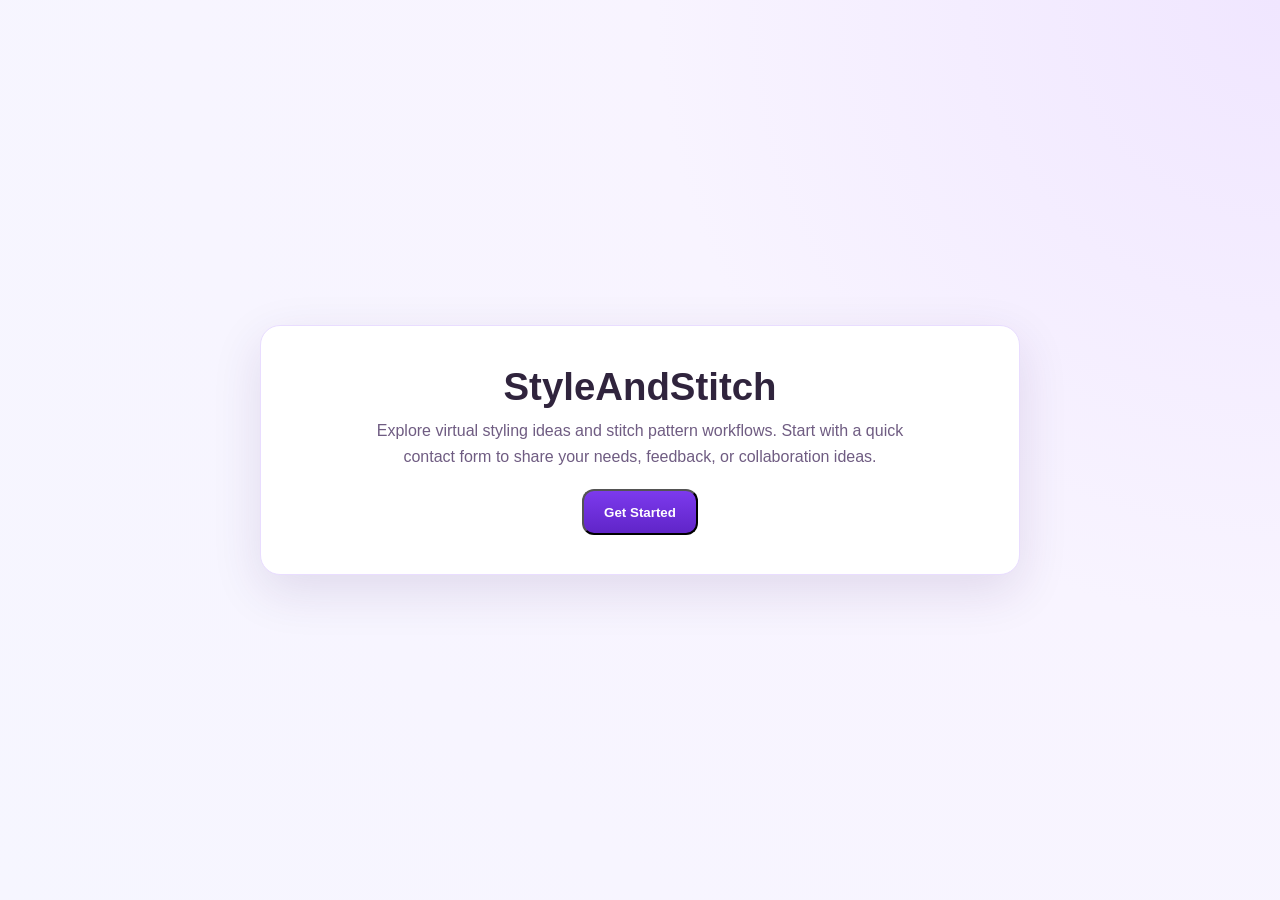
==== index.html @ 9d99b7c8 "Wrap Get Started button in contact link" ====
<!DOCTYPE html>
<html lang="en">
  <head>
    <meta charset="UTF-8" />
    <meta name="viewport" content="width=device-width, initial-scale=1.0" />
    <title>StyleAndStitch</title>
    <style>
      :root {
        --bg: #f8f4ff;
        --surface: #ffffff;
        --text: #30243d;
        --muted: #6f5c82;
        --accent: #7c3aed;
        --accent-dark: #6025c8;
        --border: #e9ddff;
      }

      * {
        box-sizing: border-box;
      }

      body {
        margin: 0;
        min-height: 100vh;
        display: grid;
        place-items: center;
        padding: 2rem 1rem;
        font-family: "Inter", "Segoe UI", Roboto, Helvetica, Arial, sans-serif;
        background: radial-gradient(circle at top right, #f0e6ff 0%, var(--bg) 40%, #f6f6ff 100%);
        color: var(--text);
      }

      .hero {
        width: min(760px, 100%);
        background: var(--surface);
        border: 1px solid var(--border);
        border-radius: 20px;
        padding: clamp(1.5rem, 3vw, 2.5rem);
        box-shadow: 0 16px 50px rgba(58, 22, 96, 0.12);
        text-align: center;
      }

      h1 {
        margin: 0 0 0.6rem;
        font-size: clamp(1.75rem, 3vw, 2.5rem);
      }

      p {
        margin: 0 auto 1.25rem;
        max-width: 62ch;
        color: var(--muted);
        line-height: 1.6;
      }

      .cta-button {
        display: inline-block;
        text-decoration: none;
        border-radius: 12px;
        padding: 0.85rem 1.25rem;
        font-weight: 700;
        color: #fff;
        background: linear-gradient(180deg, var(--accent), var(--accent-dark));
      }

      .cta-button:hover {
        filter: brightness(1.04);
      }
    </style>
  </head>
  <body>
    <main class="hero">
      <h1>StyleAndStitch</h1>
      <p>
        Explore virtual styling ideas and stitch pattern workflows. Start with a quick contact form to
        share your needs, feedback, or collaboration ideas.
      </p>
      <a href="contact.html">
        <button class="cta-button">Get Started</button>
      </a>
    </main>
  </body>
</html>
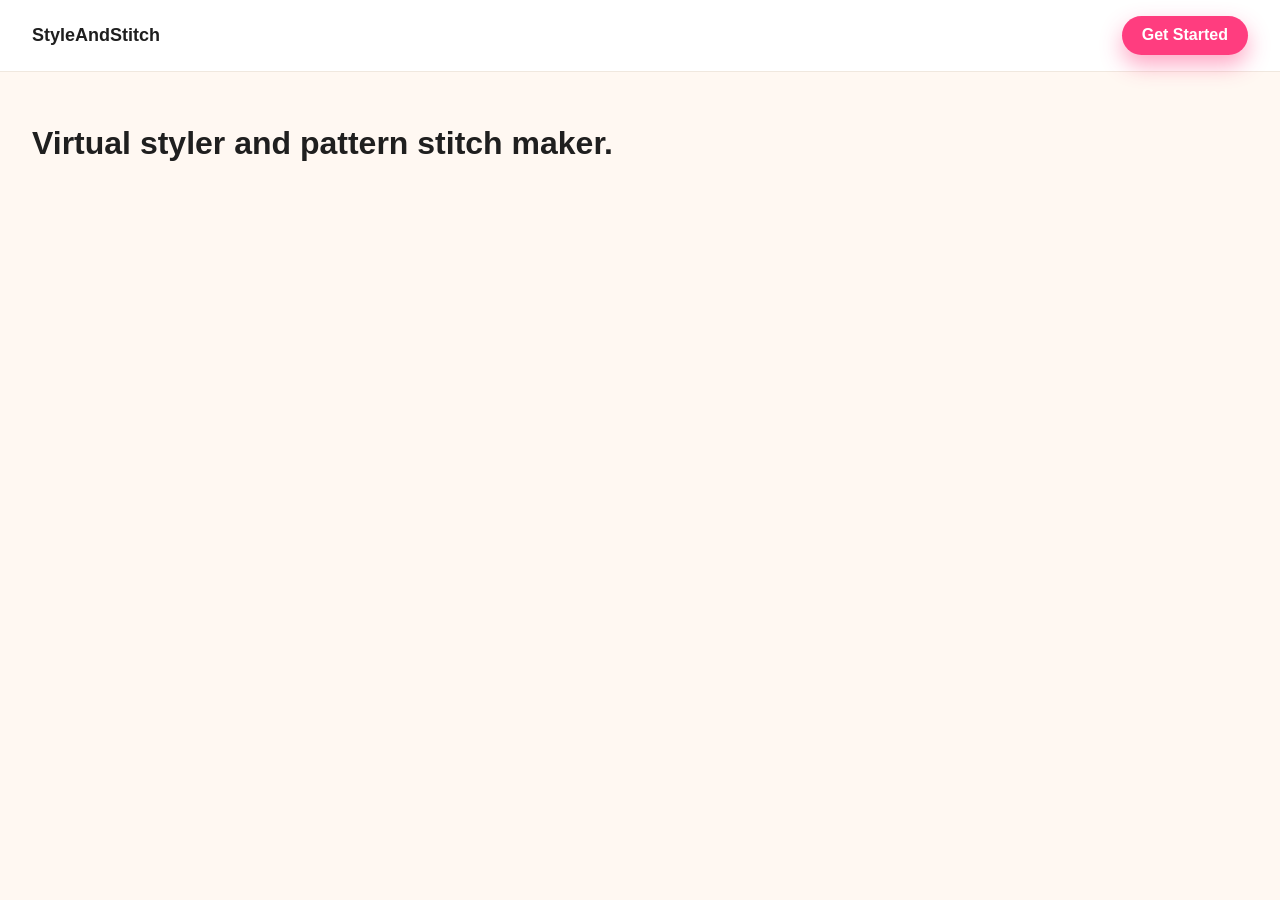
==== commit 7fb9865e: "Add bright Get Started CTA button to header" ====
--- a/index.html
+++ b/index.html
@@ -1,82 +1,20 @@
-<!DOCTYPE html>
+<!doctype html>
 <html lang="en">
   <head>
     <meta charset="UTF-8" />
     <meta name="viewport" content="width=device-width, initial-scale=1.0" />
     <title>StyleAndStitch</title>
-    <style>
-      :root {
-        --bg: #f8f4ff;
-        --surface: #ffffff;
-        --text: #30243d;
-        --muted: #6f5c82;
-        --accent: #7c3aed;
-        --accent-dark: #6025c8;
-        --border: #e9ddff;
-      }
-
-      * {
-        box-sizing: border-box;
-      }
-
-      body {
-        margin: 0;
-        min-height: 100vh;
-        display: grid;
-        place-items: center;
-        padding: 2rem 1rem;
-        font-family: "Inter", "Segoe UI", Roboto, Helvetica, Arial, sans-serif;
-        background: radial-gradient(circle at top right, #f0e6ff 0%, var(--bg) 40%, #f6f6ff 100%);
-        color: var(--text);
-      }
-
-      .hero {
-        width: min(760px, 100%);
-        background: var(--surface);
-        border: 1px solid var(--border);
-        border-radius: 20px;
-        padding: clamp(1.5rem, 3vw, 2.5rem);
-        box-shadow: 0 16px 50px rgba(58, 22, 96, 0.12);
-        text-align: center;
-      }
-
-      h1 {
-        margin: 0 0 0.6rem;
-        font-size: clamp(1.75rem, 3vw, 2.5rem);
-      }
-
-      p {
-        margin: 0 auto 1.25rem;
-        max-width: 62ch;
-        color: var(--muted);
-        line-height: 1.6;
-      }
-
-      .cta-button {
-        display: inline-block;
-        text-decoration: none;
-        border-radius: 12px;
-        padding: 0.85rem 1.25rem;
-        font-weight: 700;
-        color: #fff;
-        background: linear-gradient(180deg, var(--accent), var(--accent-dark));
-      }
-
-      .cta-button:hover {
-        filter: brightness(1.04);
-      }
-    </style>
+    <link rel="stylesheet" href="styles.css" />
   </head>
   <body>
-    <main class="hero">
-      <h1>StyleAndStitch</h1>
-      <p>
-        Explore virtual styling ideas and stitch pattern workflows. Start with a quick contact form to
-        share your needs, feedback, or collaboration ideas.
-      </p>
-      <a href="contact.html">
-        <button class="cta-button">Get Started</button>
-      </a>
+    <header class="site-header">
+      <div class="brand">StyleAndStitch</div>
+      <nav class="header-actions">
+        <a href="#" class="cta-button">Get Started</a>
+      </nav>
+    </header>
+    <main>
+      <h1>Virtual styler and pattern stitch maker.</h1>
     </main>
   </body>
 </html>
--- a/styles.css
+++ b/styles.css
@@ -0,0 +1,54 @@
+:root {
+  --bg: #fff8f2;
+  --text: #1f1f1f;
+  --cta: #ff3d7f;
+  --cta-hover: #ff1f6a;
+}
+
+* {
+  box-sizing: border-box;
+}
+
+body {
+  margin: 0;
+  font-family: Inter, Arial, sans-serif;
+  color: var(--text);
+  background: var(--bg);
+}
+
+.site-header {
+  display: flex;
+  justify-content: space-between;
+  align-items: center;
+  padding: 1rem 2rem;
+  background: #ffffff;
+  border-bottom: 1px solid #f0e8df;
+}
+
+.brand {
+  font-size: 1.125rem;
+  font-weight: 700;
+}
+
+.cta-button {
+  display: inline-block;
+  padding: 0.65rem 1.25rem;
+  border-radius: 999px;
+  background: var(--cta);
+  color: #ffffff;
+  font-weight: 700;
+  text-decoration: none;
+  box-shadow: 0 10px 22px rgba(255, 61, 127, 0.45);
+  transition: transform 0.2s ease, box-shadow 0.2s ease, background 0.2s ease;
+}
+
+.cta-button:hover,
+.cta-button:focus-visible {
+  background: var(--cta-hover);
+  transform: translateY(-1px) scale(1.02);
+  box-shadow: 0 14px 28px rgba(255, 31, 106, 0.5);
+}
+
+main {
+  padding: 2rem;
+}
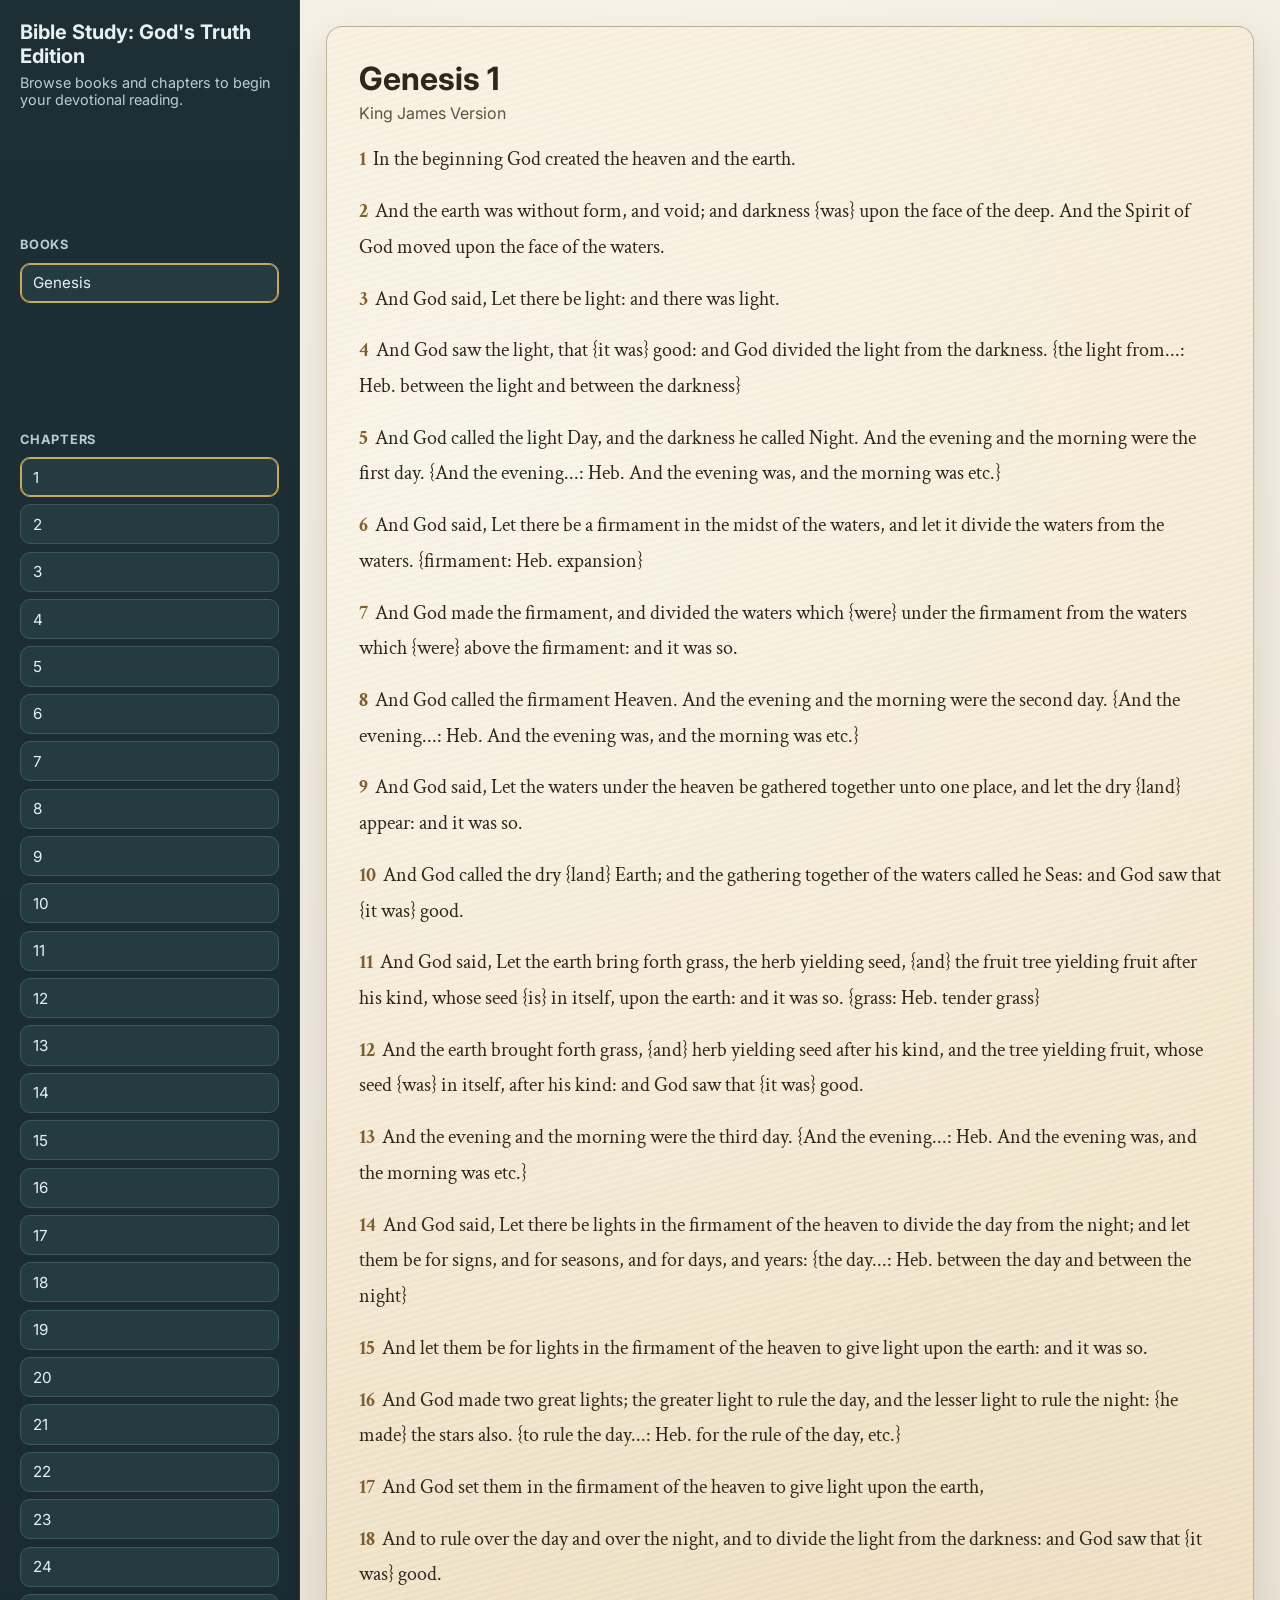
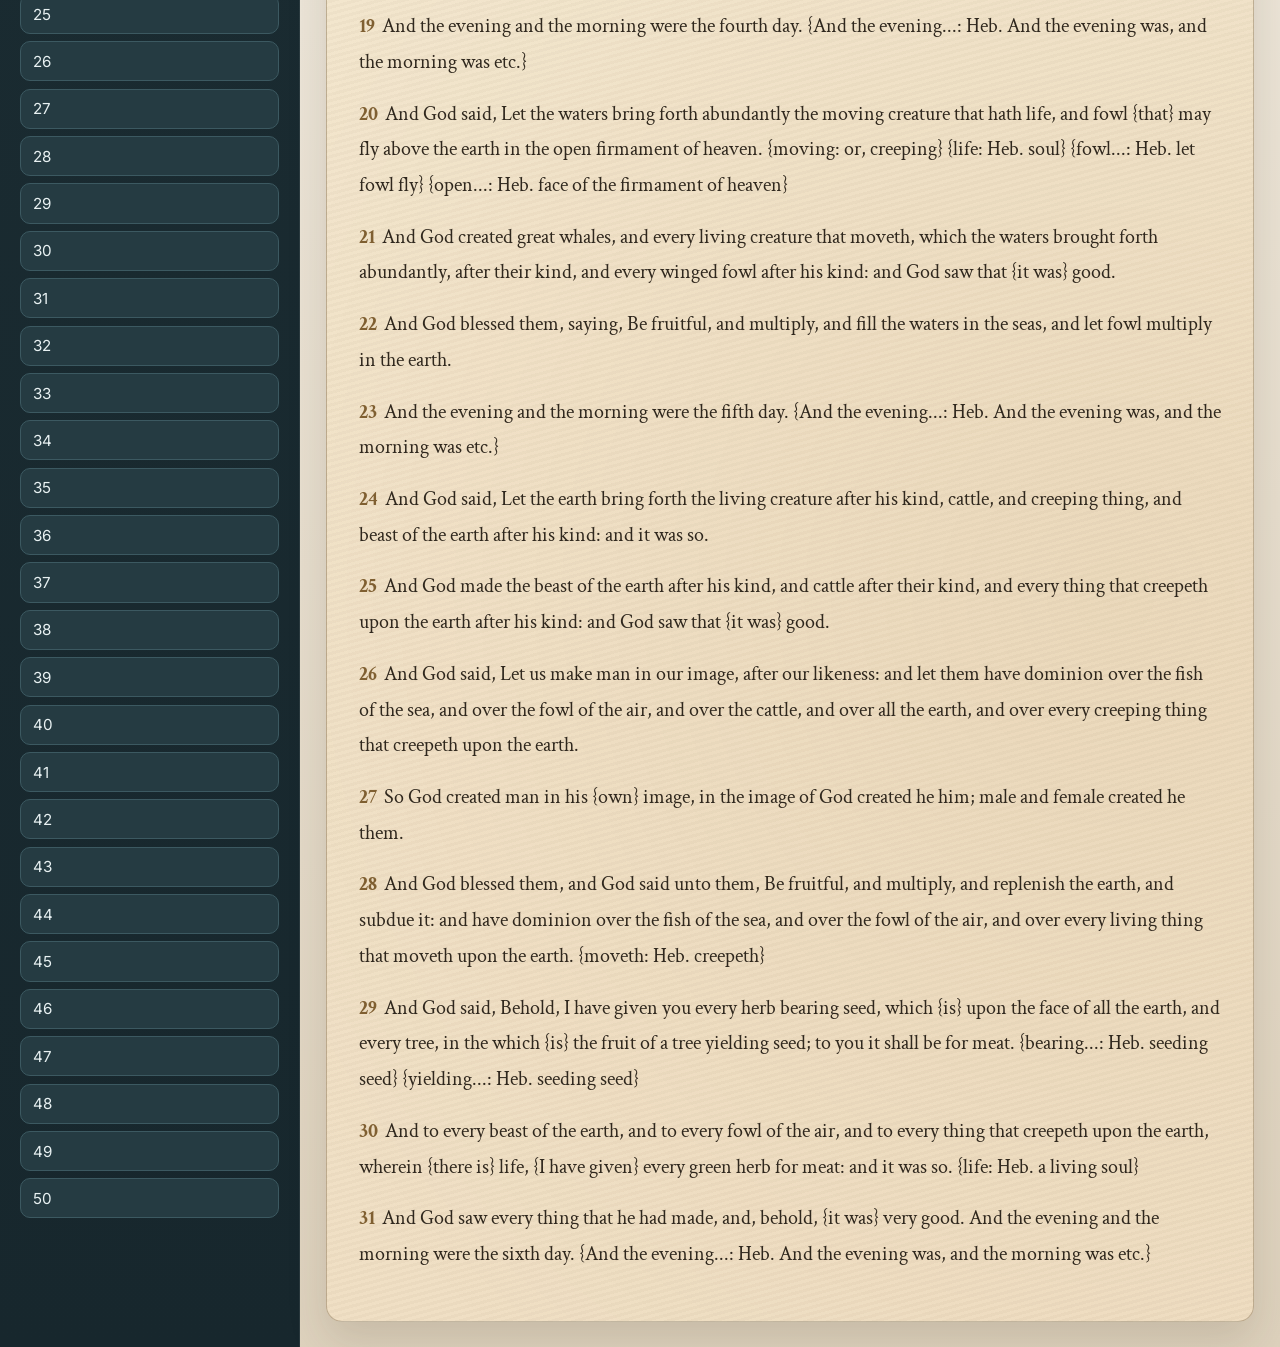
==== commit 4a86dd1c: "Add dynamic Genesis chapter and verse rendering" ====
--- a/index.html
+++ b/index.html
@@ -1,20 +1,180 @@
-<!doctype html>
+<!DOCTYPE html>
 <html lang="en">
   <head>
     <meta charset="UTF-8" />
     <meta name="viewport" content="width=device-width, initial-scale=1.0" />
-    <title>StyleAndStitch</title>
-    <link rel="stylesheet" href="styles.css" />
+    <title>Bible Study: God's Truth Edition</title>
+    <link rel="preconnect" href="https://fonts.googleapis.com" />
+    <link rel="preconnect" href="https://fonts.gstatic.com" crossorigin />
+    <link
+      href="https://fonts.googleapis.com/css2?family=Crimson+Text:wght@400;600;700&family=Inter:wght@400;500;600;700&display=swap"
+      rel="stylesheet"
+    />
+    <style>
+      :root {
+        --page-bg: #ece5d8;
+        --sidebar-surface: #253b42;
+        --sidebar-border: #3c5961;
+        --sidebar-text: #e8f1f2;
+        --sidebar-muted: #b8ced3;
+        --accent: #c9aa5d;
+        --ink: #2f271d;
+        --ink-soft: #605344;
+      }
+      * { box-sizing: border-box; }
+      body {
+        margin: 0;
+        min-height: 100vh;
+        font-family: "Inter", "Segoe UI", Roboto, Helvetica, Arial, sans-serif;
+        background: radial-gradient(circle at top, #f8f3e9 0%, var(--page-bg) 55%, #ddd1bc 100%);
+        color: var(--ink);
+      }
+      .app-shell { display: grid; grid-template-columns: 300px 1fr; min-height: 100vh; }
+      .sidebar {
+        background: linear-gradient(180deg, #1d2f35 0%, #17272d 100%);
+        border-right: 1px solid rgba(255,255,255,.08);
+        padding: 1.25rem;
+        display: grid;
+        gap: 1.25rem;
+      }
+      .brand h1 { margin: 0; font-size: 1.25rem; color: var(--sidebar-text); }
+      .brand p { margin: .4rem 0 0; color: var(--sidebar-muted); font-size: .9rem; }
+      .nav-group h2 { margin: 0 0 .65rem; font-size: .8rem; letter-spacing: .06em; text-transform: uppercase; color: var(--sidebar-muted); }
+      .book-list, .chapter-list { display: grid; gap: .45rem; }
+      .book, .chapter {
+        border: 1px solid var(--sidebar-border);
+        border-radius: 10px;
+        background: var(--sidebar-surface);
+        color: var(--sidebar-text);
+        padding: .6rem .75rem;
+        text-align: left;
+        font: inherit;
+        font-size: .95rem;
+        cursor: pointer;
+      }
+      .book.active, .chapter.active { border-color: var(--accent); box-shadow: inset 0 0 0 1px var(--accent); }
+      .content { padding: clamp(1rem,2vw,2rem); display: grid; align-content: start; }
+      .reading-panel {
+        max-width: 960px;
+        width: 100%;
+        margin: 0 auto;
+        padding: clamp(1.25rem,2.5vw,2.5rem);
+        border-radius: 16px;
+        border: 1px solid rgba(116,95,67,.4);
+        background:
+          radial-gradient(circle at 15% 15%, rgba(255,255,255,.5), transparent 38%),
+          radial-gradient(circle at 85% 75%, rgba(188,153,102,.14), transparent 42%),
+          repeating-linear-gradient(-15deg, rgba(120,98,71,.04), rgba(120,98,71,.04) 3px, rgba(245,231,206,.04) 3px, rgba(245,231,206,.04) 6px),
+          linear-gradient(180deg, #f8eed8 0%, #efdfc4 100%);
+        box-shadow: 0 18px 40px rgba(54,39,19,.14);
+      }
+      .reading-header h2 { margin: 0; font-size: clamp(1.45rem,2.5vw,2rem); }
+      .reading-header p { margin: .35rem 0 1.2rem; color: var(--ink-soft); }
+      .scripture { font-family: "Crimson Text", Georgia, "Times New Roman", serif; font-size: clamp(1.15rem,1.55vw,1.4rem); line-height: 1.8; }
+      .verse { margin: 0 0 1rem; }
+      .verse-num { font-weight: 700; margin-right: .45rem; color: #7f5f31; }
+      @media (max-width: 900px) {
+        .app-shell { grid-template-columns: 1fr; }
+        .sidebar { border-right: 0; border-bottom: 1px solid rgba(255,255,255,.08); }
+        .book-list, .chapter-list {
+          grid-auto-flow: column;
+          grid-auto-columns: minmax(130px,1fr);
+          overflow-x: auto;
+          padding-bottom: .25rem;
+        }
+      }
+    </style>
   </head>
   <body>
-    <header class="site-header">
-      <div class="brand">StyleAndStitch</div>
-      <nav class="header-actions">
-        <a href="#" class="cta-button">Get Started</a>
-      </nav>
-    </header>
-    <main>
-      <h1>Virtual styler and pattern stitch maker.</h1>
-    </main>
+    <div class="app-shell">
+      <aside class="sidebar" aria-label="Bible navigation">
+        <section class="brand">
+          <h1>Bible Study: God's Truth Edition</h1>
+          <p>Browse books and chapters to begin your devotional reading.</p>
+        </section>
+        <section class="nav-group">
+          <h2>Books</h2>
+          <div class="book-list" id="book-list"></div>
+        </section>
+        <section class="nav-group">
+          <h2>Chapters</h2>
+          <div class="chapter-list" id="chapter-list"></div>
+        </section>
+      </aside>
+      <main class="content">
+        <article class="reading-panel" aria-label="Scripture reading area">
+          <header class="reading-header">
+            <h2 id="passage-title"></h2>
+            <p id="passage-subtitle">King James Version</p>
+          </header>
+          <section class="scripture" id="scripture-verses"></section>
+        </article>
+      </main>
+    </div>
+
+    <script src="genesis-data.js"></script>
+    <script>
+      const bookList = document.getElementById('book-list');
+      const chapterList = document.getElementById('chapter-list');
+      const passageTitle = document.getElementById('passage-title');
+      const scriptureVerses = document.getElementById('scripture-verses');
+
+      const state = { activeBook: null, activeChapter: 1 };
+
+      function renderBooks() {
+        const books = [SCRIPTURE_DATA.book];
+        bookList.innerHTML = '';
+
+        books.forEach((bookName) => {
+          const bookButton = document.createElement('button');
+          bookButton.type = 'button';
+          bookButton.className = `book${state.activeBook === bookName ? ' active' : ''}`;
+          bookButton.textContent = bookName;
+          bookButton.addEventListener('click', () => {
+            state.activeBook = bookName;
+            state.activeChapter = 1;
+            renderBooks();
+            renderChapters();
+            renderPassage();
+          });
+          bookList.append(bookButton);
+        });
+      }
+
+      function renderChapters() {
+        chapterList.innerHTML = '';
+
+        SCRIPTURE_DATA.chapters.forEach((chapterData) => {
+          const chapterButton = document.createElement('button');
+          chapterButton.type = 'button';
+          chapterButton.className = `chapter${state.activeChapter === chapterData.chapter ? ' active' : ''}`;
+          chapterButton.textContent = chapterData.chapter;
+          chapterButton.addEventListener('click', () => {
+            state.activeChapter = chapterData.chapter;
+            renderChapters();
+            renderPassage();
+          });
+          chapterList.append(chapterButton);
+        });
+      }
+
+      function renderPassage() {
+        const chapter = SCRIPTURE_DATA.chapters[state.activeChapter - 1];
+        passageTitle.textContent = `${SCRIPTURE_DATA.book} ${chapter.chapter}`;
+
+        scriptureVerses.innerHTML = '';
+        chapter.verses.forEach((verse) => {
+          const verseParagraph = document.createElement('p');
+          verseParagraph.className = 'verse';
+          verseParagraph.innerHTML = `<span class="verse-num">${verse.verse}</span>${verse.text}`;
+          scriptureVerses.append(verseParagraph);
+        });
+      }
+
+      state.activeBook = SCRIPTURE_DATA.book;
+      renderBooks();
+      renderChapters();
+      renderPassage();
+    </script>
   </body>
 </html>
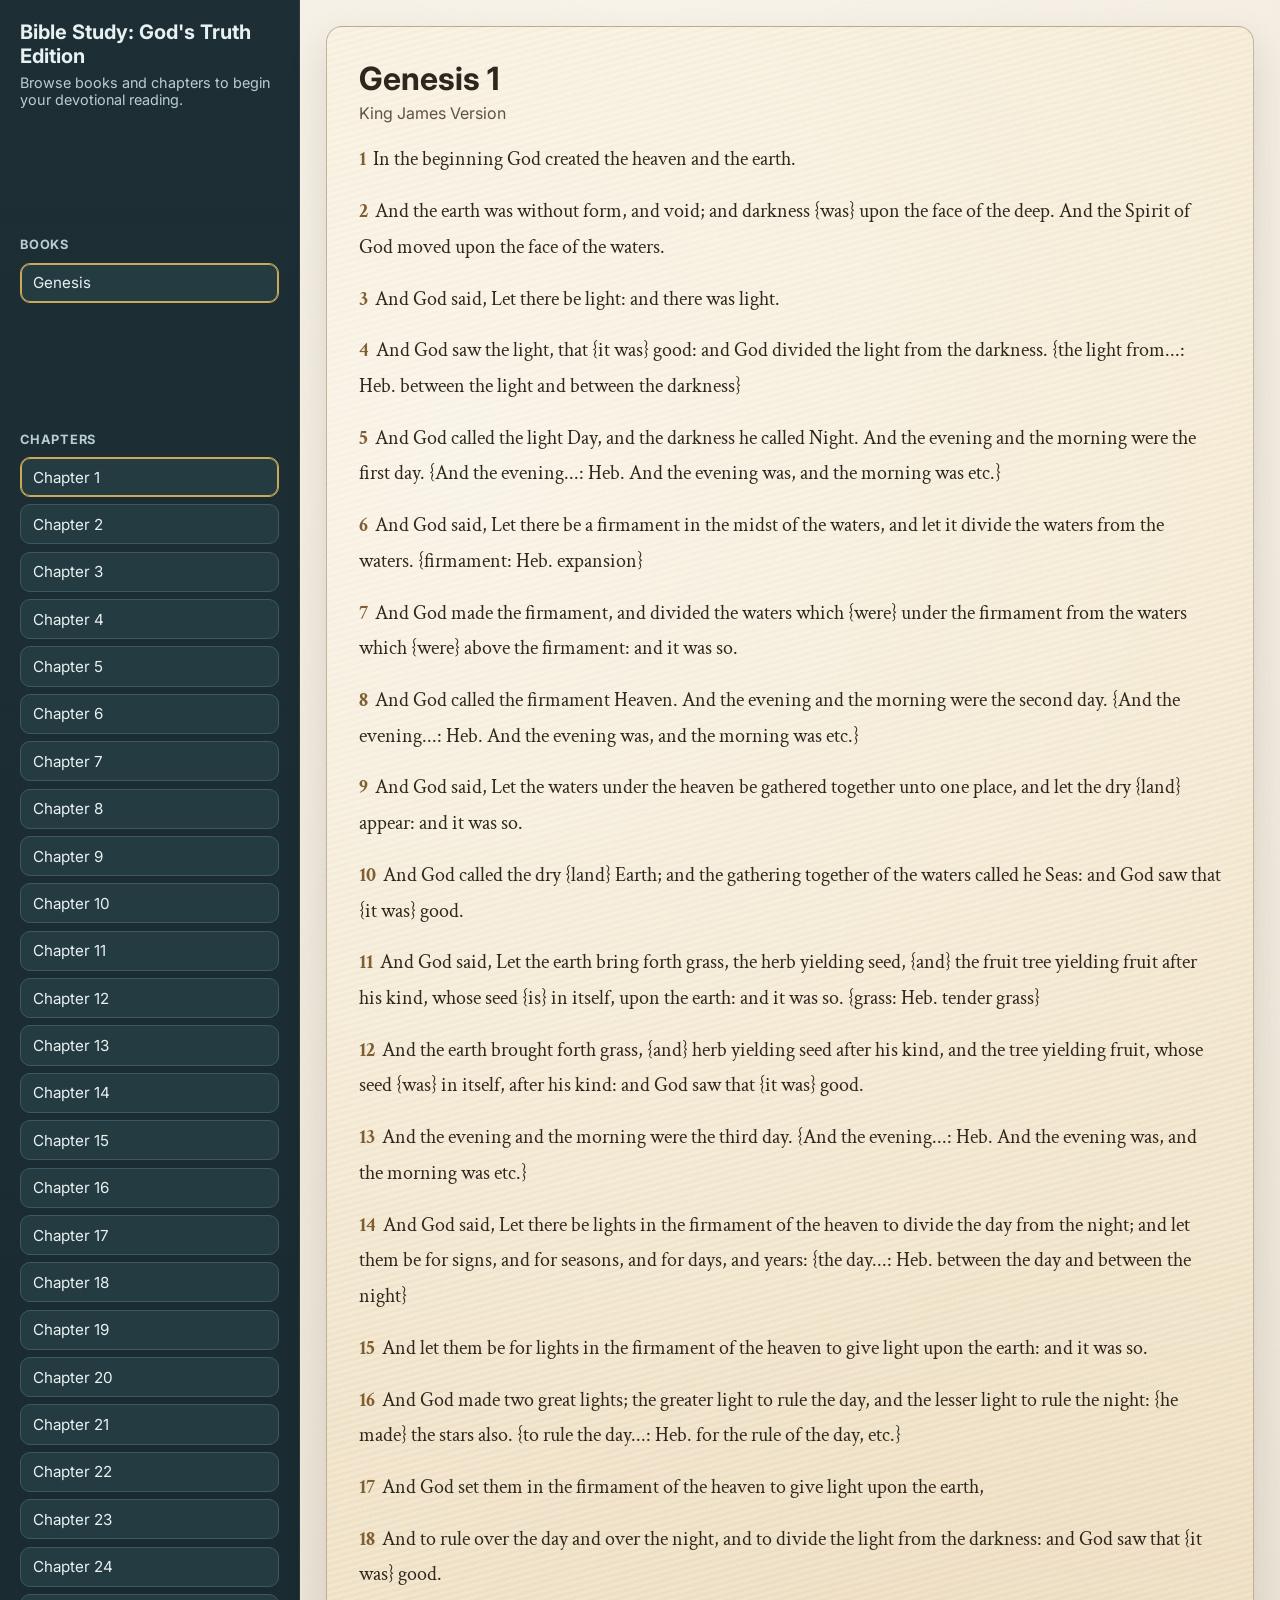
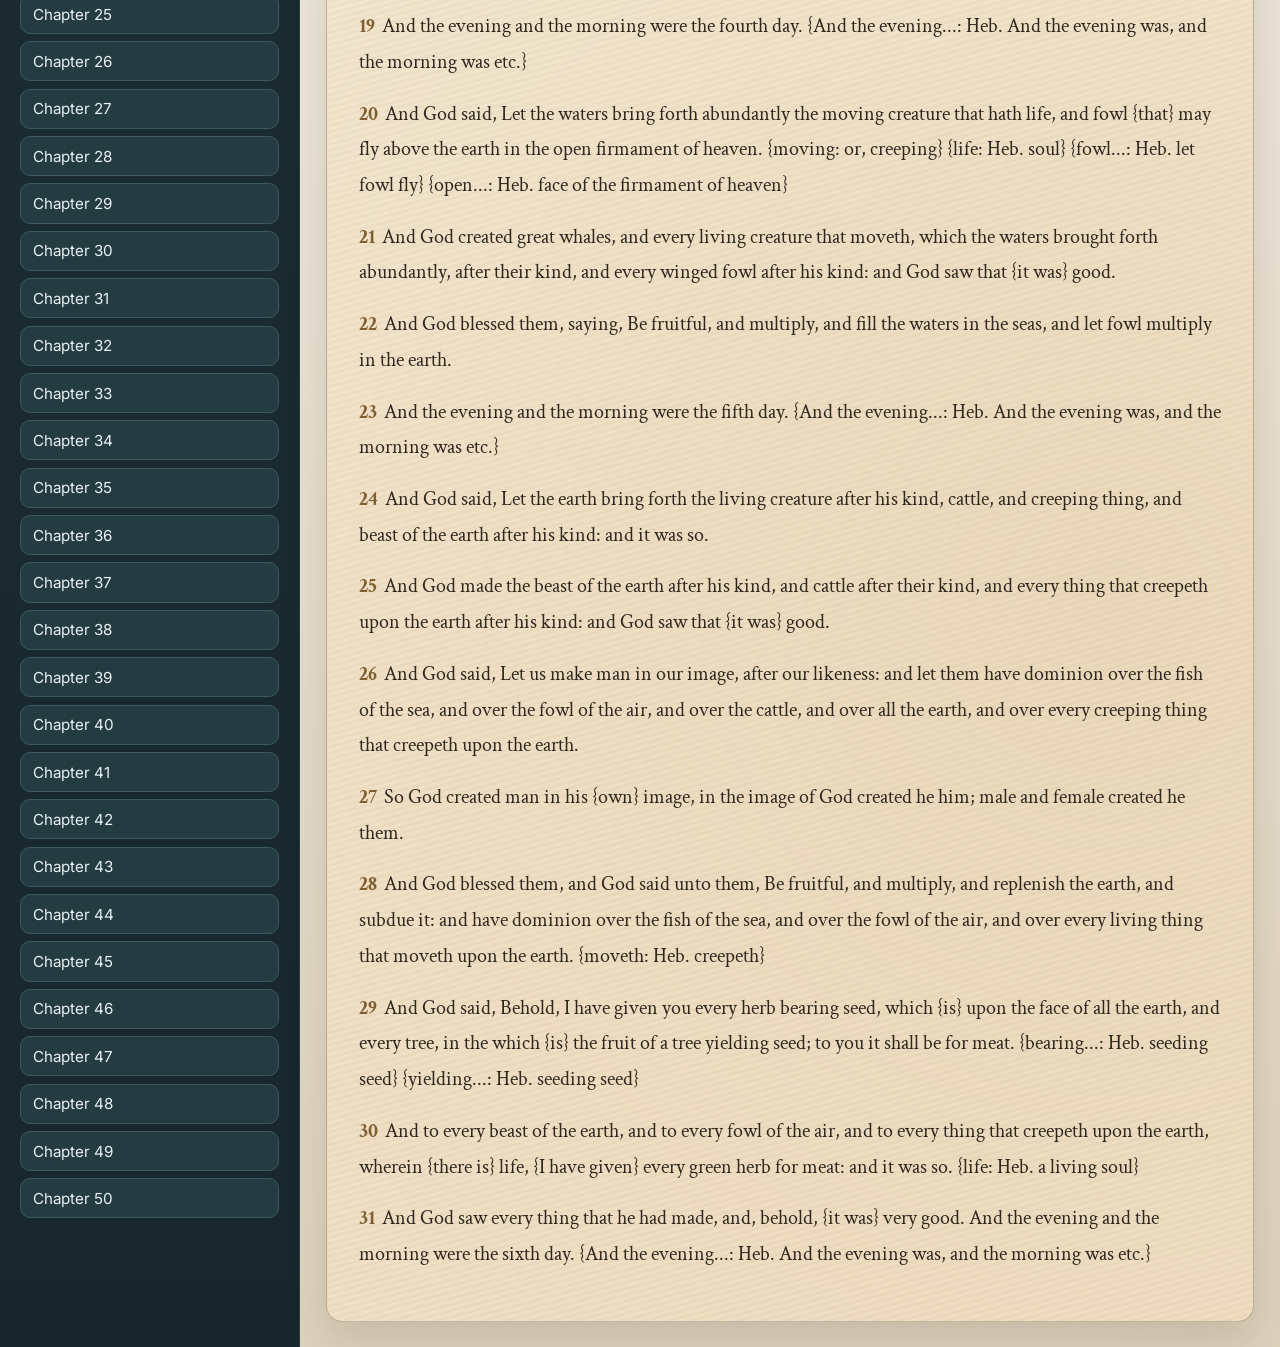
==== commit 55b13a0a: "Fix chapter rendering and scripture data hookup" ====
--- a/index.html
+++ b/index.html
@@ -112,69 +112,101 @@
       </main>
     </div>
 
-    <script src="genesis-data.js"></script>
+    <script src="./genesis-data.js" defer></script>
     <script>
-      const bookList = document.getElementById('book-list');
-      const chapterList = document.getElementById('chapter-list');
-      const passageTitle = document.getElementById('passage-title');
-      const scriptureVerses = document.getElementById('scripture-verses');
-
-      const state = { activeBook: null, activeChapter: 1 };
-
-      function renderBooks() {
-        const books = [SCRIPTURE_DATA.book];
-        bookList.innerHTML = '';
-
-        books.forEach((bookName) => {
+      document.addEventListener('DOMContentLoaded', () => {
+        const bookList = document.getElementById('book-list');
+        const chapterList = document.getElementById('chapter-list');
+        const passageTitle = document.getElementById('passage-title');
+        const scriptureVerses = document.getElementById('scripture-verses');
+
+        if (typeof SCRIPTURE_DATA === 'undefined' || !Array.isArray(SCRIPTURE_DATA.chapters)) {
+          passageTitle.textContent = 'Unable to load Genesis';
+          scriptureVerses.innerHTML = '<p class="verse">The scripture dataset could not be loaded. Please verify <code>genesis-data.js</code> is available.</p>';
+          return;
+        }
+
+        const state = { activeBook: SCRIPTURE_DATA.book, activeChapter: 1 };
+
+        function getChapterData(chapterNumber) {
+          return SCRIPTURE_DATA.chapters.find((chapter) => chapter.chapter === chapterNumber);
+        }
+
+        function renderBooks() {
+          bookList.innerHTML = '';
           const bookButton = document.createElement('button');
           bookButton.type = 'button';
-          bookButton.className = `book${state.activeBook === bookName ? ' active' : ''}`;
-          bookButton.textContent = bookName;
+          bookButton.className = `book${state.activeBook === SCRIPTURE_DATA.book ? ' active' : ''}`;
+          bookButton.textContent = SCRIPTURE_DATA.book;
           bookButton.addEventListener('click', () => {
-            state.activeBook = bookName;
+            state.activeBook = SCRIPTURE_DATA.book;
             state.activeChapter = 1;
             renderBooks();
             renderChapters();
             renderPassage();
           });
           bookList.append(bookButton);
+        }
+
+        function renderChapters() {
+          chapterList.innerHTML = '';
+
+          SCRIPTURE_DATA.chapters.forEach((chapterData) => {
+            const chapterButton = document.createElement('button');
+            chapterButton.type = 'button';
+            chapterButton.className = `chapter${state.activeChapter === chapterData.chapter ? ' active' : ''}`;
+            chapterButton.dataset.chapter = String(chapterData.chapter);
+            chapterButton.textContent = `Chapter ${chapterData.chapter}`;
+            chapterList.append(chapterButton);
+          });
+        }
+
+        chapterList.addEventListener('click', (event) => {
+          const target = event.target.closest('button.chapter');
+          if (!target) {
+            return;
+          }
+
+          const selectedChapter = Number(target.dataset.chapter);
+          const chapterData = getChapterData(selectedChapter);
+
+          if (!chapterData) {
+            return;
+          }
+
+          state.activeChapter = selectedChapter;
+          renderChapters();
+          renderPassage();
         });
-      }
-
-      function renderChapters() {
-        chapterList.innerHTML = '';
-
-        SCRIPTURE_DATA.chapters.forEach((chapterData) => {
-          const chapterButton = document.createElement('button');
-          chapterButton.type = 'button';
-          chapterButton.className = `chapter${state.activeChapter === chapterData.chapter ? ' active' : ''}`;
-          chapterButton.textContent = chapterData.chapter;
-          chapterButton.addEventListener('click', () => {
-            state.activeChapter = chapterData.chapter;
-            renderChapters();
-            renderPassage();
+
+        function renderPassage() {
+          const chapter = getChapterData(state.activeChapter);
+          if (!chapter) {
+            passageTitle.textContent = `${SCRIPTURE_DATA.book}`;
+            scriptureVerses.innerHTML = '<p class="verse">Chapter content is unavailable.</p>';
+            return;
+          }
+
+          passageTitle.textContent = `${SCRIPTURE_DATA.book} ${chapter.chapter}`;
+          scriptureVerses.innerHTML = '';
+
+          chapter.verses.forEach((verse) => {
+            const verseParagraph = document.createElement('p');
+            verseParagraph.className = 'verse';
+
+            const verseNum = document.createElement('span');
+            verseNum.className = 'verse-num';
+            verseNum.textContent = verse.verse;
+
+            verseParagraph.append(verseNum, document.createTextNode(verse.text));
+            scriptureVerses.append(verseParagraph);
           });
-          chapterList.append(chapterButton);
-        });
-      }
-
-      function renderPassage() {
-        const chapter = SCRIPTURE_DATA.chapters[state.activeChapter - 1];
-        passageTitle.textContent = `${SCRIPTURE_DATA.book} ${chapter.chapter}`;
-
-        scriptureVerses.innerHTML = '';
-        chapter.verses.forEach((verse) => {
-          const verseParagraph = document.createElement('p');
-          verseParagraph.className = 'verse';
-          verseParagraph.innerHTML = `<span class="verse-num">${verse.verse}</span>${verse.text}`;
-          scriptureVerses.append(verseParagraph);
-        });
-      }
-
-      state.activeBook = SCRIPTURE_DATA.book;
-      renderBooks();
-      renderChapters();
-      renderPassage();
+        }
+
+        renderBooks();
+        renderChapters();
+        renderPassage();
+      });
     </script>
   </body>
 </html>
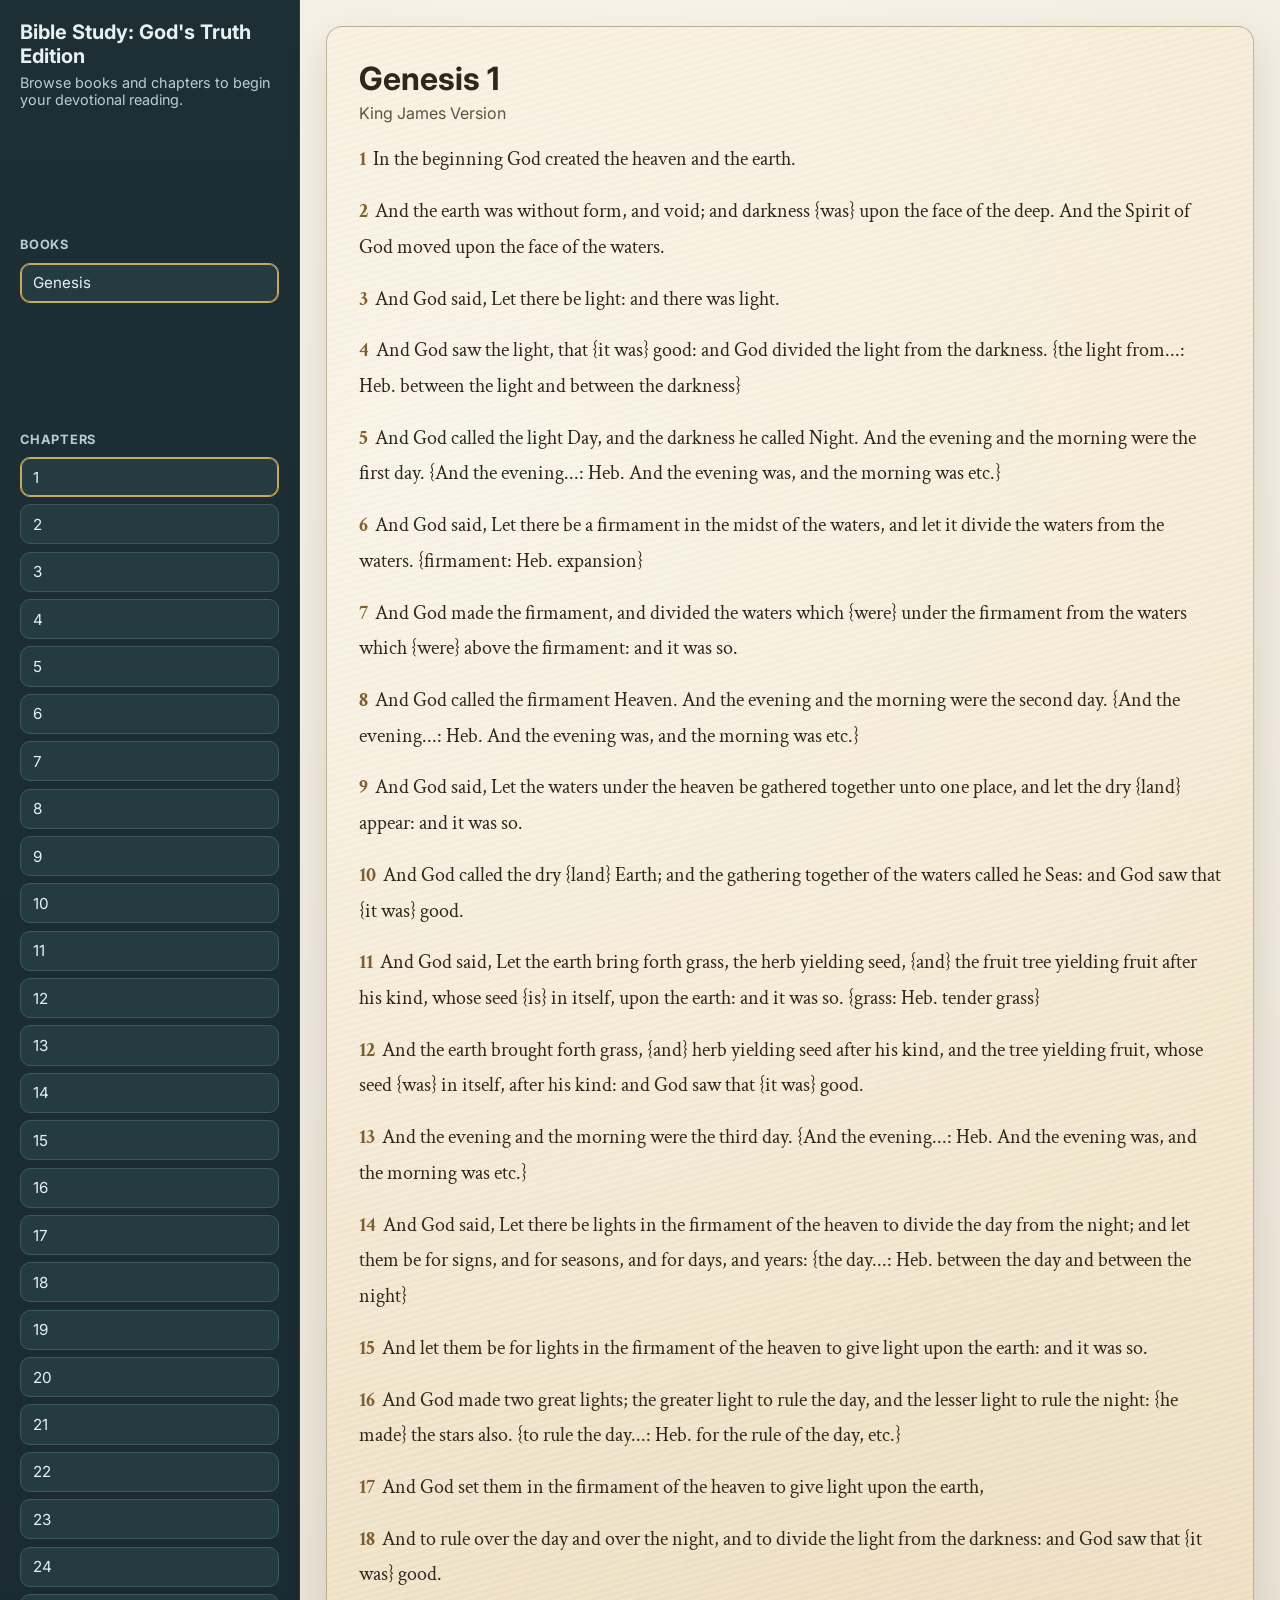
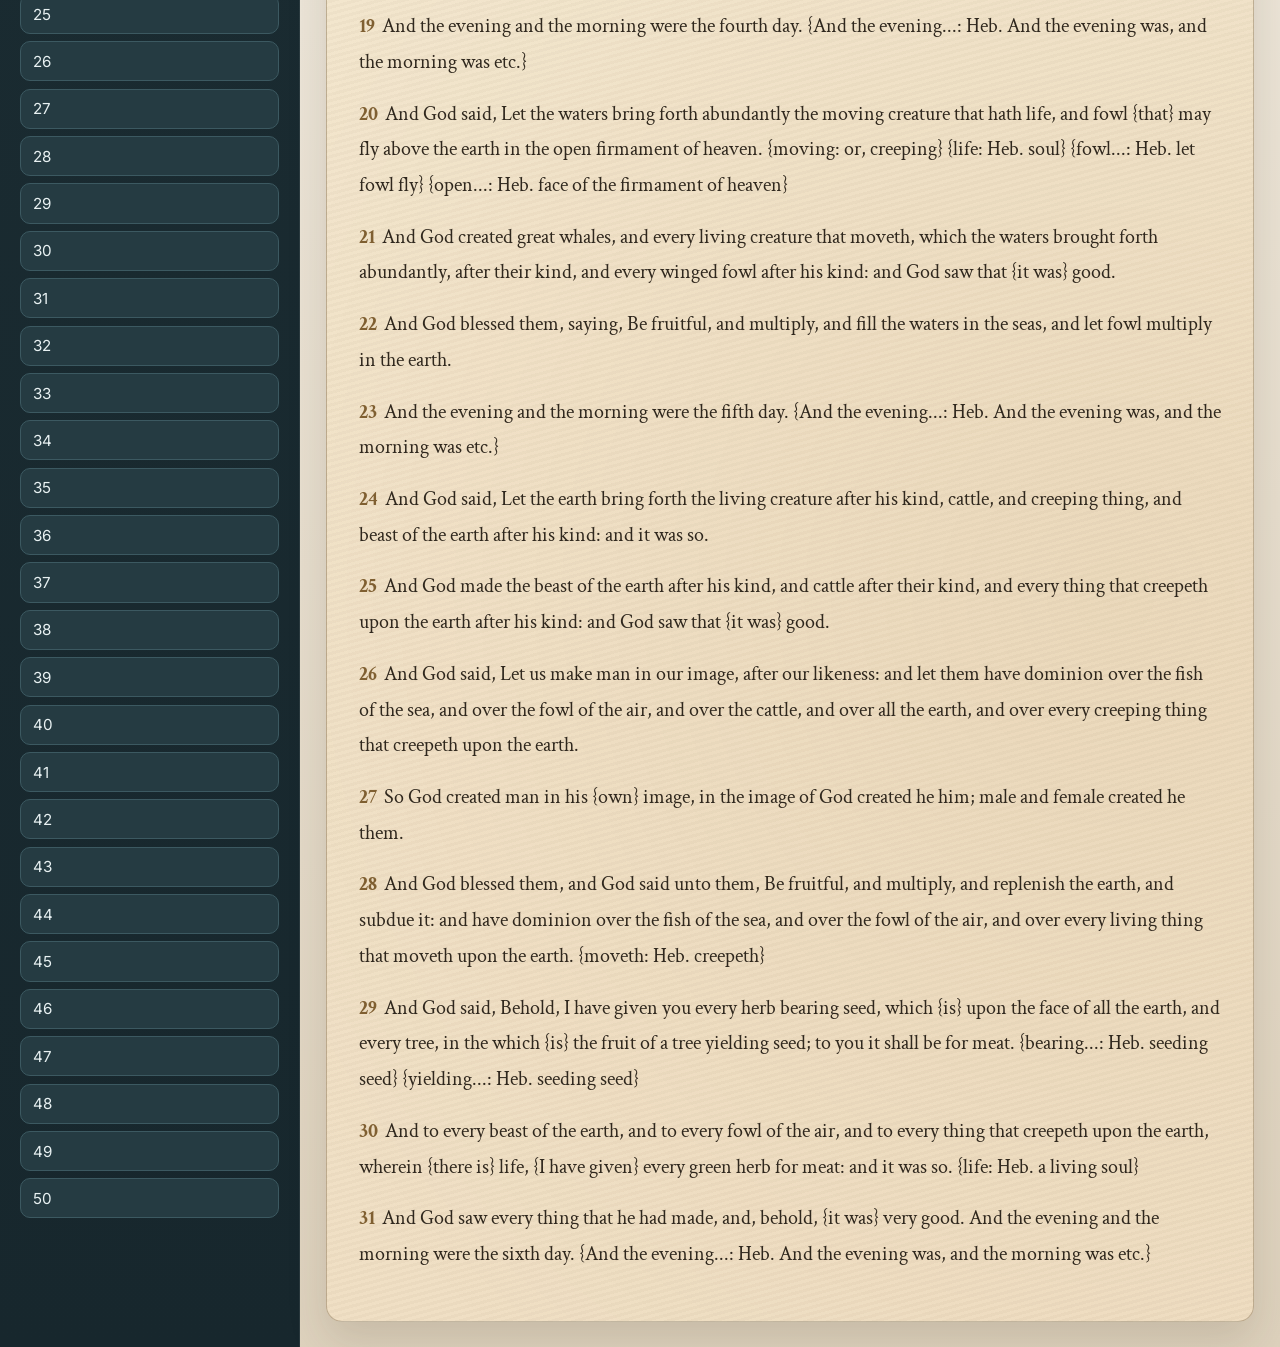
==== commit 9b342320: "Resolve merge differences in chapter button rendering" ====
--- a/index.html
+++ b/index.html
@@ -112,9 +112,9 @@
       </main>
     </div>
 
-    <script src="./genesis-data.js" defer></script>
+    <script src="./genesis-data.js"></script>
     <script>
-      document.addEventListener('DOMContentLoaded', () => {
+      function initBibleReader() {
         const bookList = document.getElementById('book-list');
         const chapterList = document.getElementById('chapter-list');
         const passageTitle = document.getElementById('passage-title');
@@ -156,7 +156,7 @@
             chapterButton.type = 'button';
             chapterButton.className = `chapter${state.activeChapter === chapterData.chapter ? ' active' : ''}`;
             chapterButton.dataset.chapter = String(chapterData.chapter);
-            chapterButton.textContent = `Chapter ${chapterData.chapter}`;
+            chapterButton.textContent = String(chapterData.chapter);
             chapterList.append(chapterButton);
           });
         }
@@ -206,7 +206,13 @@
         renderBooks();
         renderChapters();
         renderPassage();
-      });
+      }
+
+      if (document.readyState === 'loading') {
+        document.addEventListener('DOMContentLoaded', initBibleReader);
+      } else {
+        initBibleReader();
+      }
     </script>
   </body>
 </html>
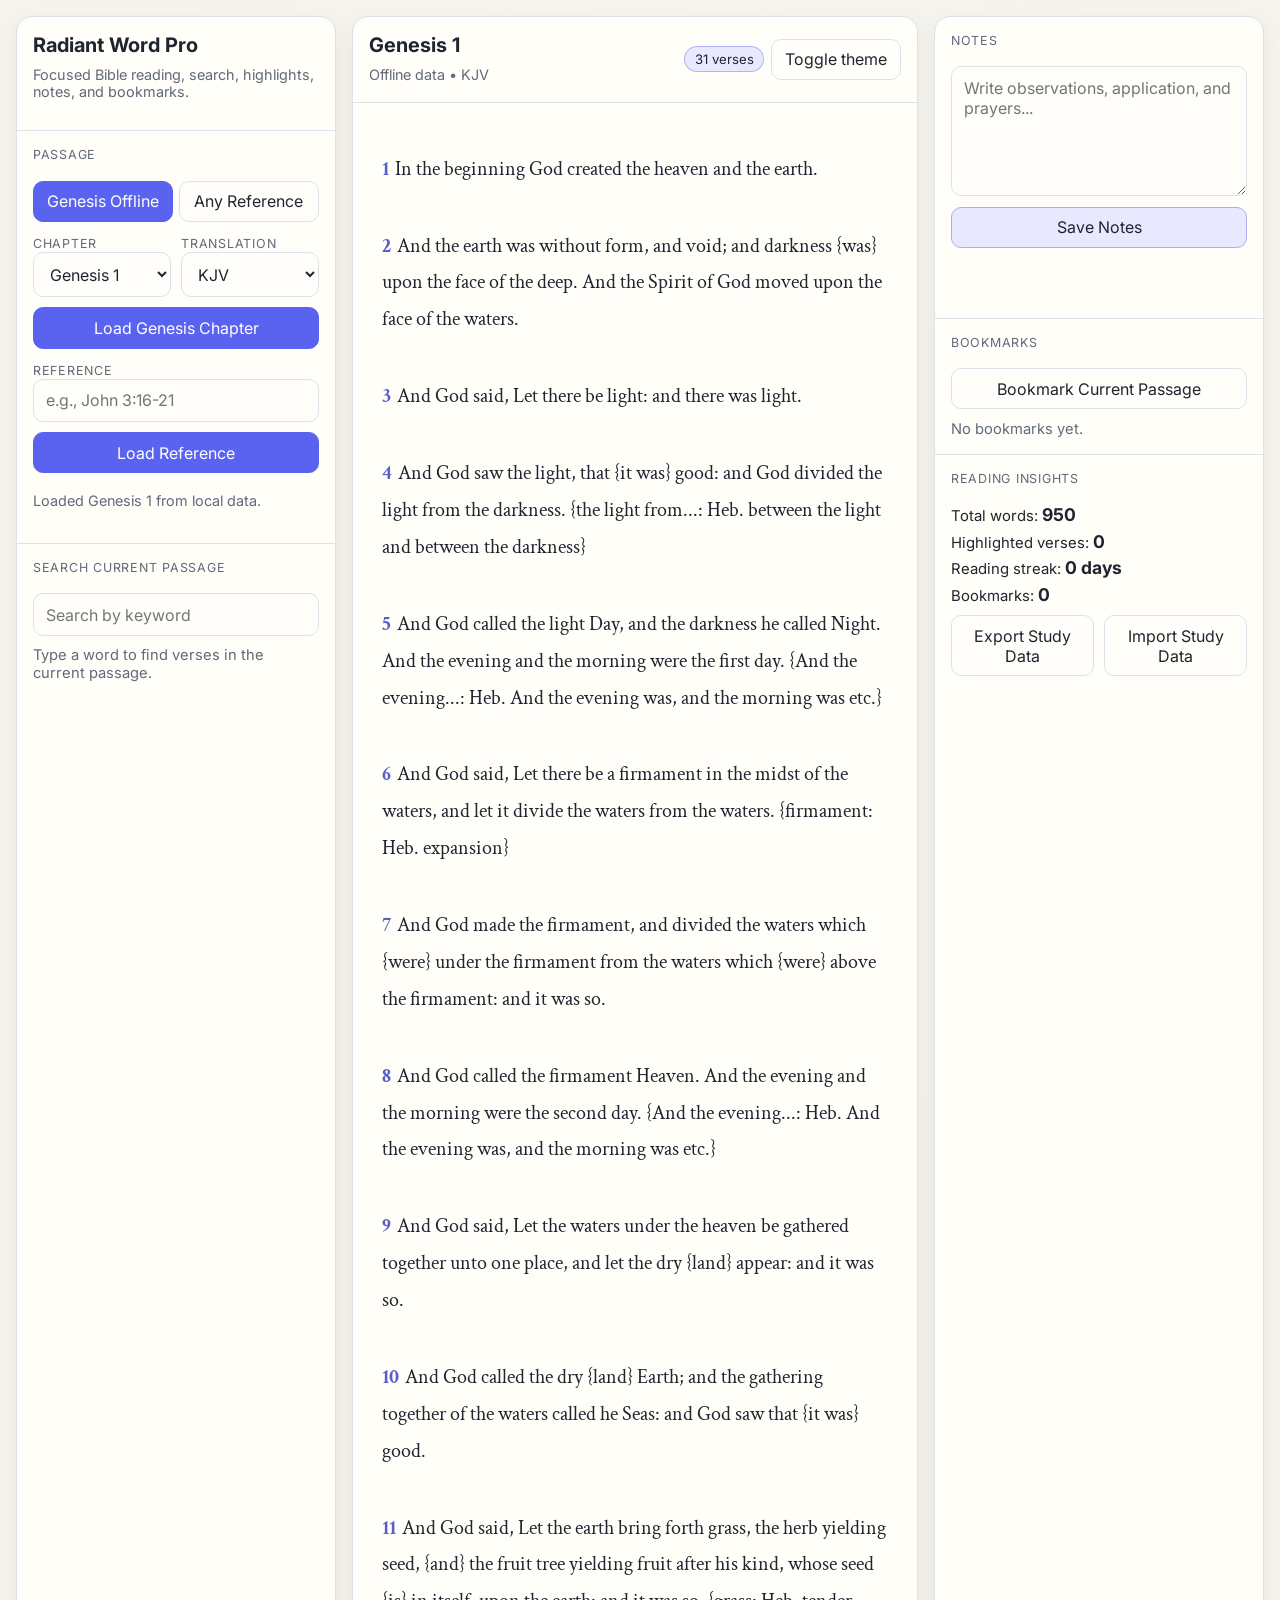
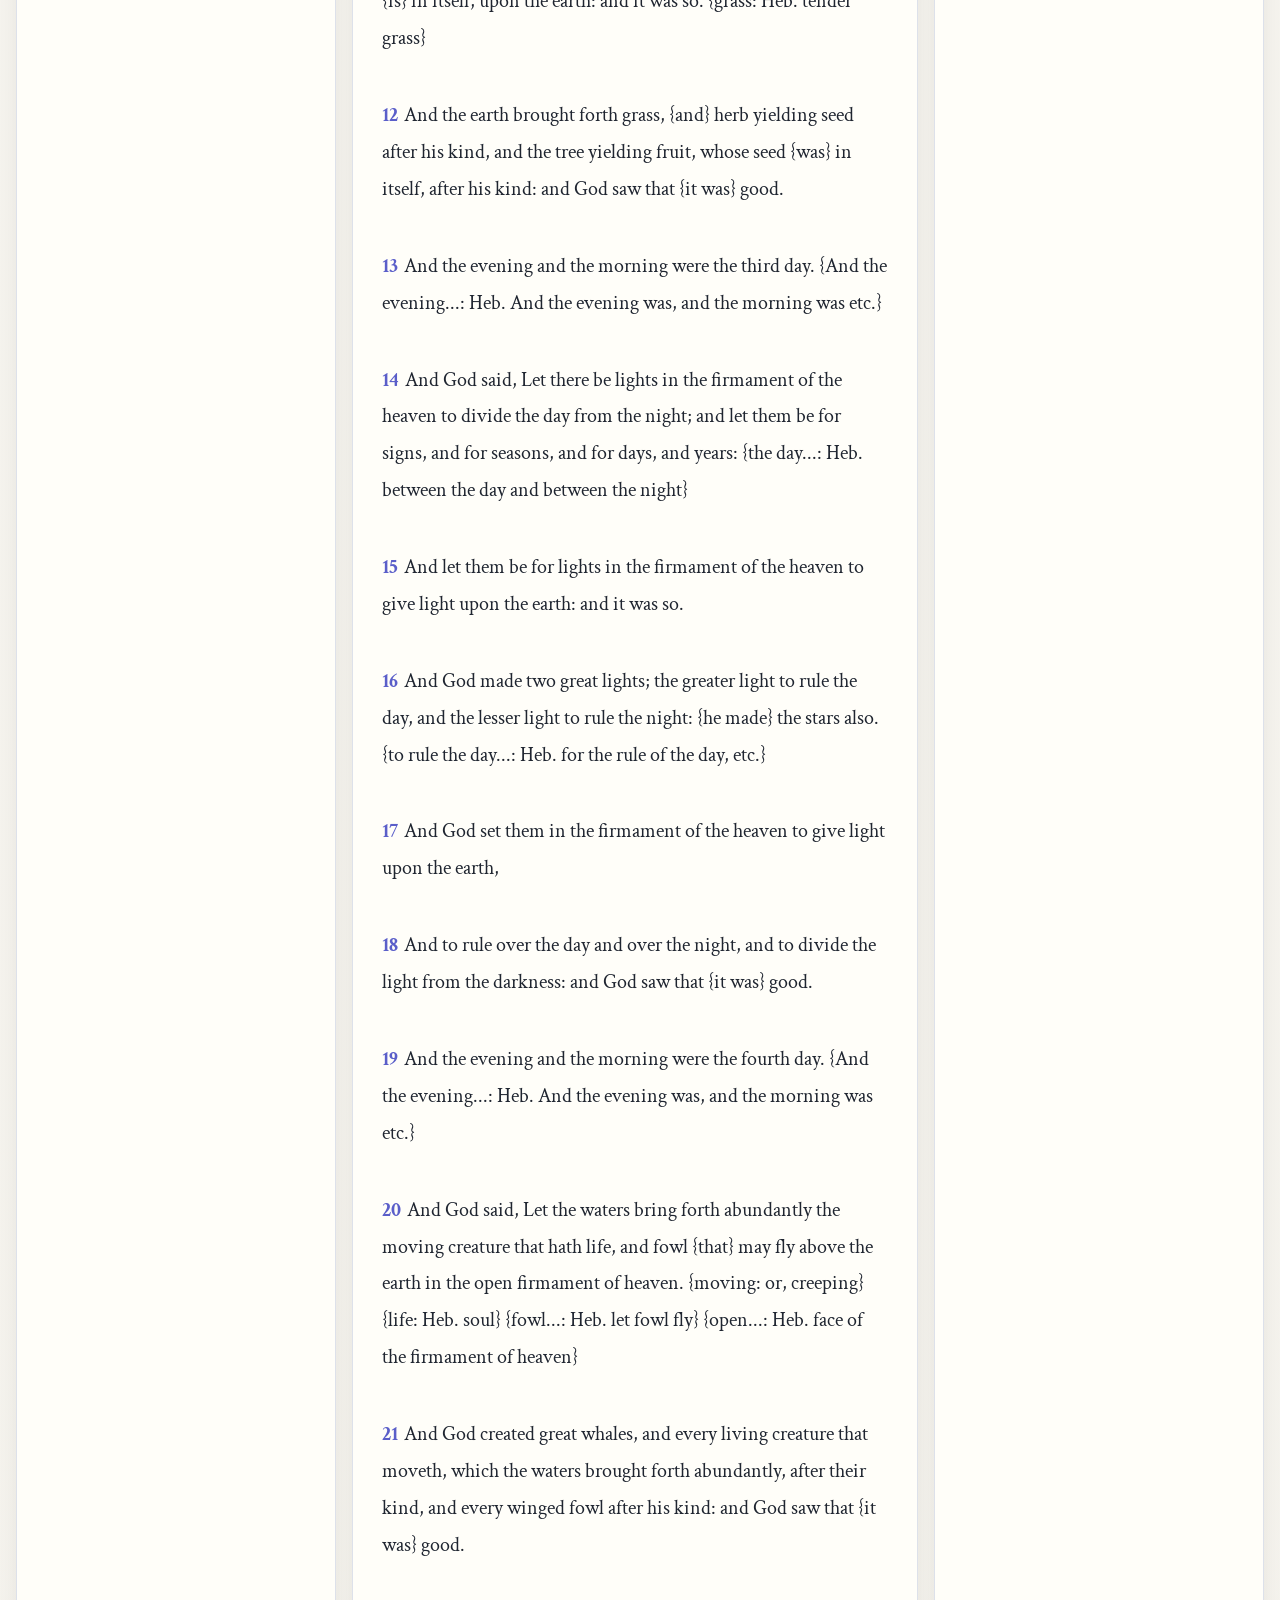
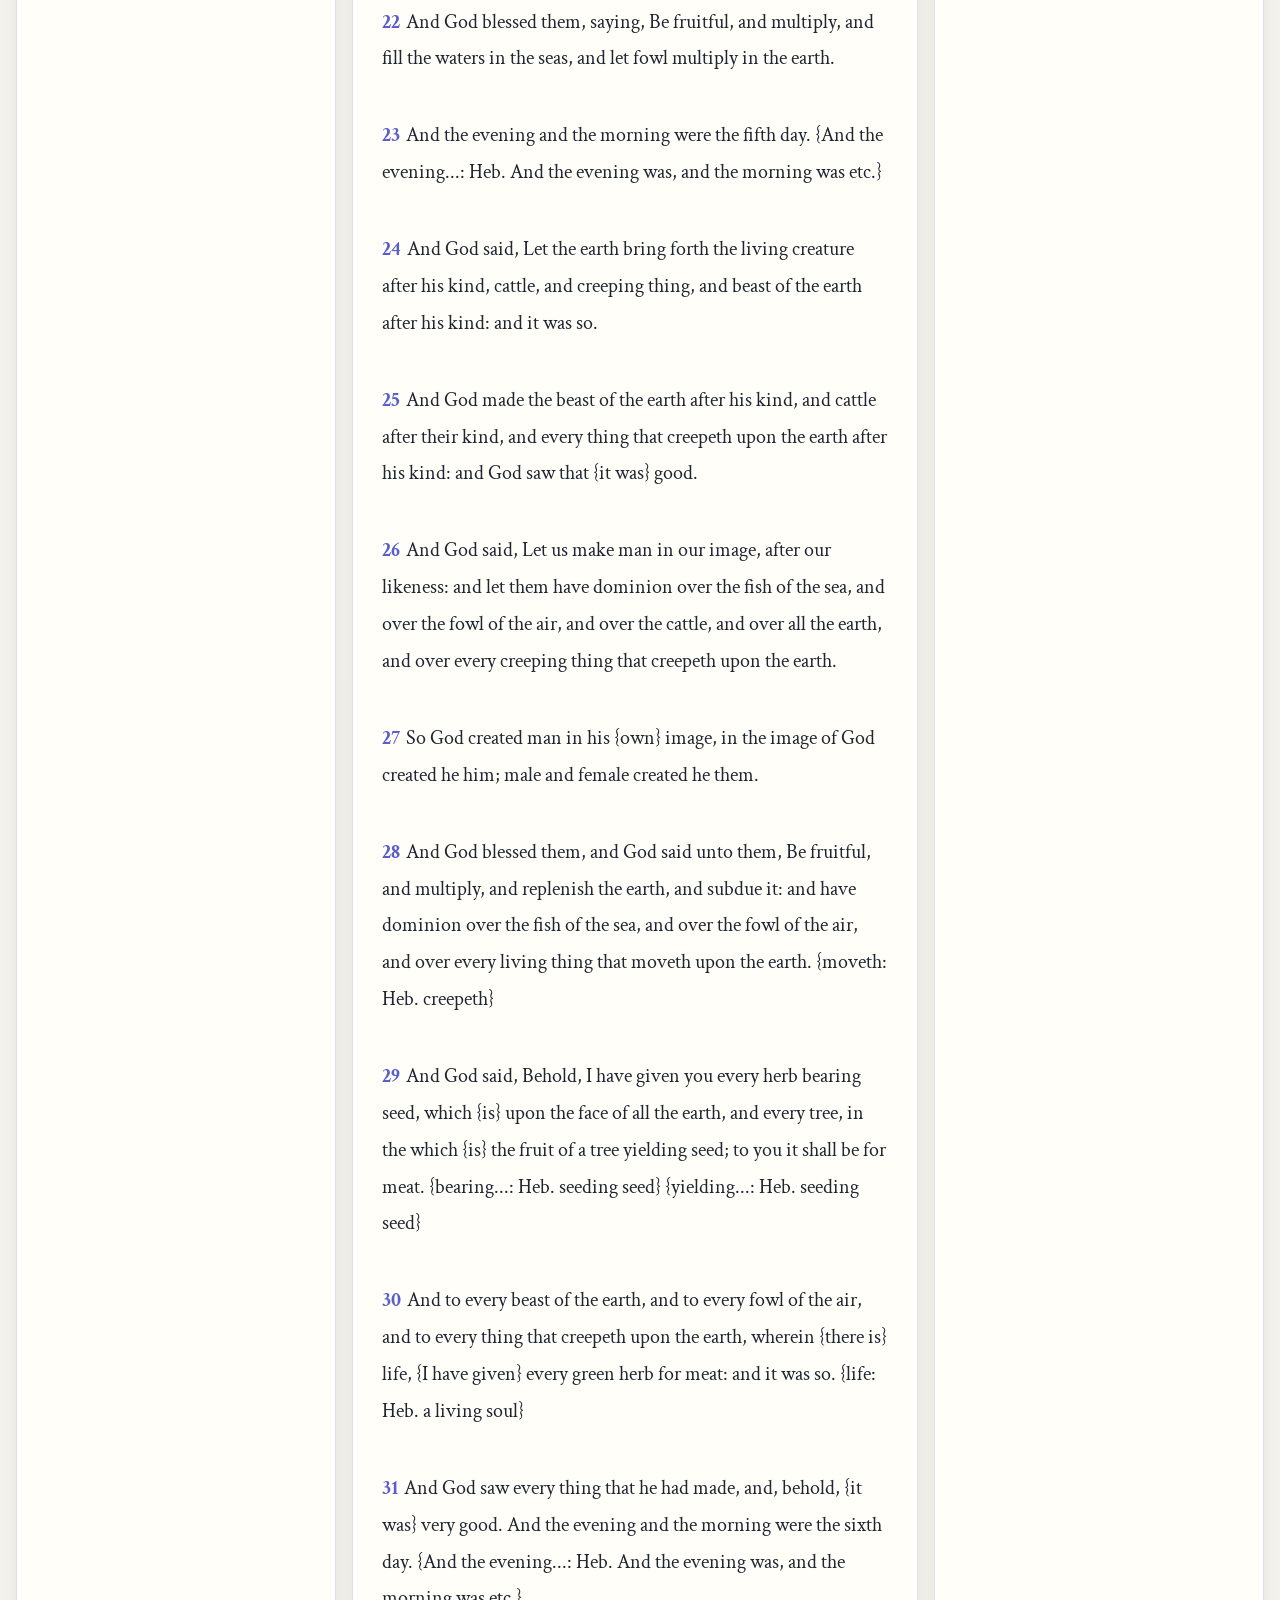
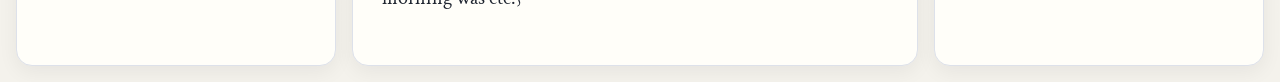
==== commit 08ac7cce: "Build production-ready Radiant Word Pro Pages app" ====
--- a/index.html
+++ b/index.html
@@ -3,7 +3,7 @@
   <head>
     <meta charset="UTF-8" />
     <meta name="viewport" content="width=device-width, initial-scale=1.0" />
-    <title>Bible Study: God's Truth Edition</title>
+    <title>Radiant Word Pro</title>
     <link rel="preconnect" href="https://fonts.googleapis.com" />
     <link rel="preconnect" href="https://fonts.gstatic.com" crossorigin />
     <link
@@ -12,207 +12,603 @@
     />
     <style>
       :root {
-        --page-bg: #ece5d8;
-        --sidebar-surface: #253b42;
-        --sidebar-border: #3c5961;
-        --sidebar-text: #e8f1f2;
-        --sidebar-muted: #b8ced3;
-        --accent: #c9aa5d;
-        --ink: #2f271d;
-        --ink-soft: #605344;
+        --bg: #f4f2ec;
+        --surface: #fffef9;
+        --ink: #1f2530;
+        --muted: #61697a;
+        --accent: #5a63f0;
+        --accent-soft: #e8e9ff;
+        --line: #dde1ea;
+        --success: #277950;
+        --warn: #b57922;
+        --danger: #ad2f4f;
+      }
+      :root[data-theme='dark'] {
+        --bg: #12151f;
+        --surface: #1a1f2e;
+        --ink: #f3f5fb;
+        --muted: #b4bdd4;
+        --accent: #96a4ff;
+        --accent-soft: #2b3250;
+        --line: #334063;
+        --success: #5ad294;
+        --warn: #f1bf72;
+        --danger: #ff8ca5;
       }
       * { box-sizing: border-box; }
       body {
         margin: 0;
         min-height: 100vh;
-        font-family: "Inter", "Segoe UI", Roboto, Helvetica, Arial, sans-serif;
-        background: radial-gradient(circle at top, #f8f3e9 0%, var(--page-bg) 55%, #ddd1bc 100%);
+        font-family: Inter, system-ui, -apple-system, Segoe UI, Roboto, Arial, sans-serif;
         color: var(--ink);
-      }
-      .app-shell { display: grid; grid-template-columns: 300px 1fr; min-height: 100vh; }
-      .sidebar {
-        background: linear-gradient(180deg, #1d2f35 0%, #17272d 100%);
-        border-right: 1px solid rgba(255,255,255,.08);
-        padding: 1.25rem;
+        background: radial-gradient(circle at top, color-mix(in srgb, var(--bg) 88%, #ffffff 12%), var(--bg));
+      }
+      .shell {
         display: grid;
-        gap: 1.25rem;
-      }
-      .brand h1 { margin: 0; font-size: 1.25rem; color: var(--sidebar-text); }
-      .brand p { margin: .4rem 0 0; color: var(--sidebar-muted); font-size: .9rem; }
-      .nav-group h2 { margin: 0 0 .65rem; font-size: .8rem; letter-spacing: .06em; text-transform: uppercase; color: var(--sidebar-muted); }
-      .book-list, .chapter-list { display: grid; gap: .45rem; }
-      .book, .chapter {
-        border: 1px solid var(--sidebar-border);
+        grid-template-columns: minmax(260px, 320px) minmax(0, 1fr) minmax(250px, 330px);
+        min-height: 100vh;
+        gap: 1rem;
+        padding: 1rem;
+      }
+      .panel {
+        background: var(--surface);
+        border: 1px solid var(--line);
+        border-radius: 16px;
+        box-shadow: 0 6px 20px rgba(13, 21, 40, 0.06);
+        overflow: hidden;
+      }
+      .left, .right { display: grid; align-content: start; }
+      .section { padding: 1rem; border-bottom: 1px solid var(--line); }
+      .section:last-child { border-bottom: 0; }
+      .label {
+        margin: 0 0 0.5rem;
+        font-size: 0.78rem;
+        text-transform: uppercase;
+        letter-spacing: 0.06em;
+        color: var(--muted);
+      }
+      h1 { margin: 0; font-size: 1.25rem; }
+      .stack { display: grid; gap: 0.65rem; }
+      .row { display: grid; grid-template-columns: 1fr 1fr; gap: 0.65rem; }
+      input, select, button, textarea {
+        font: inherit;
+        color: inherit;
+      }
+      input, select, textarea {
+        width: 100%;
+        border: 1px solid var(--line);
         border-radius: 10px;
-        background: var(--sidebar-surface);
-        color: var(--sidebar-text);
-        padding: .6rem .75rem;
+        background: color-mix(in srgb, var(--surface) 90%, #ffffff 10%);
+        padding: 0.65rem 0.75rem;
+      }
+      textarea { min-height: 130px; resize: vertical; }
+      .btn {
+        border: 1px solid var(--line);
+        background: color-mix(in srgb, var(--surface) 88%, #ffffff 12%);
+        border-radius: 10px;
+        padding: 0.6rem 0.8rem;
+        cursor: pointer;
+        transition: 160ms ease;
+      }
+      .btn:hover { border-color: var(--accent); }
+      .btn.primary { background: var(--accent); color: #fff; border-color: var(--accent); }
+      .btn.soft { background: var(--accent-soft); border-color: color-mix(in srgb, var(--accent) 40%, var(--line)); }
+      .btn.full { width: 100%; }
+      .tabs { display: flex; gap: 0.35rem; }
+      .tab { flex: 1; }
+      .tab.active { background: var(--accent); color: #fff; border-color: var(--accent); }
+      .status { margin-top: 0.55rem; color: var(--muted); font-size: 0.9rem; min-height: 1.25rem; }
+      .main { display: grid; grid-template-rows: auto 1fr; }
+      .topbar {
+        display: flex;
+        justify-content: space-between;
+        align-items: center;
+        gap: 0.65rem;
+        padding: 1rem;
+        border-bottom: 1px solid var(--line);
+      }
+      .topbar h2 { margin: 0; font-size: 1.25rem; }
+      .chip {
+        background: var(--accent-soft);
+        color: var(--ink);
+        padding: 0.25rem 0.6rem;
+        border-radius: 999px;
+        font-size: 0.82rem;
+        border: 1px solid color-mix(in srgb, var(--accent) 40%, transparent);
+      }
+      .passage {
+        padding: 1.1rem;
+        overflow: auto;
+      }
+      .verse {
+        font-family: 'Crimson Text', Georgia, serif;
+        font-size: clamp(1.08rem, 1.7vw, 1.28rem);
+        line-height: 1.8;
+        padding: 0.55rem 0.65rem;
+        border-radius: 10px;
+        border: 1px solid transparent;
+        cursor: pointer;
+      }
+      .verse:hover { border-color: var(--line); background: color-mix(in srgb, var(--surface) 90%, #ffffff 10%); }
+      .verse.highlight { background: color-mix(in srgb, var(--accent-soft) 78%, #fff 22%); border-color: color-mix(in srgb, var(--accent) 45%, var(--line)); }
+      .verse-num { color: color-mix(in srgb, var(--accent) 80%, #5b4a2b 20%); margin-right: 0.4rem; font-weight: 700; }
+      .list { display: grid; gap: 0.5rem; max-height: 200px; overflow: auto; }
+      .card {
+        border: 1px solid var(--line);
+        border-radius: 10px;
+        padding: 0.55rem 0.65rem;
+        display: grid;
+        gap: 0.2rem;
+        background: color-mix(in srgb, var(--surface) 92%, #ffffff 8%);
+      }
+      .card .tiny { color: var(--muted); font-size: 0.82rem; }
+      .link-btn {
+        border: 0;
+        background: transparent;
+        color: var(--accent);
+        cursor: pointer;
+        padding: 0;
         text-align: left;
-        font: inherit;
-        font-size: .95rem;
-        cursor: pointer;
-      }
-      .book.active, .chapter.active { border-color: var(--accent); box-shadow: inset 0 0 0 1px var(--accent); }
-      .content { padding: clamp(1rem,2vw,2rem); display: grid; align-content: start; }
-      .reading-panel {
-        max-width: 960px;
-        width: 100%;
-        margin: 0 auto;
-        padding: clamp(1.25rem,2.5vw,2.5rem);
-        border-radius: 16px;
-        border: 1px solid rgba(116,95,67,.4);
-        background:
-          radial-gradient(circle at 15% 15%, rgba(255,255,255,.5), transparent 38%),
-          radial-gradient(circle at 85% 75%, rgba(188,153,102,.14), transparent 42%),
-          repeating-linear-gradient(-15deg, rgba(120,98,71,.04), rgba(120,98,71,.04) 3px, rgba(245,231,206,.04) 3px, rgba(245,231,206,.04) 6px),
-          linear-gradient(180deg, #f8eed8 0%, #efdfc4 100%);
-        box-shadow: 0 18px 40px rgba(54,39,19,.14);
-      }
-      .reading-header h2 { margin: 0; font-size: clamp(1.45rem,2.5vw,2rem); }
-      .reading-header p { margin: .35rem 0 1.2rem; color: var(--ink-soft); }
-      .scripture { font-family: "Crimson Text", Georgia, "Times New Roman", serif; font-size: clamp(1.15rem,1.55vw,1.4rem); line-height: 1.8; }
-      .verse { margin: 0 0 1rem; }
-      .verse-num { font-weight: 700; margin-right: .45rem; color: #7f5f31; }
-      @media (max-width: 900px) {
-        .app-shell { grid-template-columns: 1fr; }
-        .sidebar { border-right: 0; border-bottom: 1px solid rgba(255,255,255,.08); }
-        .book-list, .chapter-list {
-          grid-auto-flow: column;
-          grid-auto-columns: minmax(130px,1fr);
-          overflow-x: auto;
-          padding-bottom: .25rem;
-        }
+      }
+      .kpi { display: grid; gap: 0.35rem; font-size: 0.93rem; }
+      .kpi strong { font-size: 1.1rem; }
+      .results-empty { color: var(--muted); font-size: 0.92rem; }
+
+      @media (max-width: 1060px) {
+        .shell { grid-template-columns: 1fr; }
+        .panel { max-height: none; }
+        .left, .right { order: 2; }
       }
     </style>
   </head>
   <body>
-    <div class="app-shell">
-      <aside class="sidebar" aria-label="Bible navigation">
-        <section class="brand">
-          <h1>Bible Study: God's Truth Edition</h1>
-          <p>Browse books and chapters to begin your devotional reading.</p>
+    <div class="shell">
+      <aside class="panel left" aria-label="Study controls">
+        <section class="section">
+          <h1>Radiant Word Pro</h1>
+          <p class="status">Focused Bible reading, search, highlights, notes, and bookmarks.</p>
         </section>
-        <section class="nav-group">
-          <h2>Books</h2>
-          <div class="book-list" id="book-list"></div>
+        <section class="section stack">
+          <p class="label">Passage</p>
+          <div class="tabs" role="tablist" aria-label="Load source">
+            <button class="btn tab active" id="local-tab" type="button" role="tab" aria-selected="true">Genesis Offline</button>
+            <button class="btn tab" id="remote-tab" type="button" role="tab" aria-selected="false">Any Reference</button>
+          </div>
+          <div id="local-controls" class="stack">
+            <div class="row">
+              <div>
+                <label class="label" for="chapter-select">Chapter</label>
+                <select id="chapter-select"></select>
+              </div>
+              <div>
+                <label class="label" for="translation-select">Translation</label>
+                <select id="translation-select">
+                  <option value="kjv">KJV</option>
+                  <option value="web">WEB</option>
+                </select>
+              </div>
+            </div>
+            <button class="btn primary full" id="load-local" type="button">Load Genesis Chapter</button>
+          </div>
+          <div id="remote-controls" class="stack" hidden>
+            <div>
+              <label class="label" for="reference-input">Reference</label>
+              <input id="reference-input" placeholder="e.g., John 3:16-21" autocomplete="off" />
+            </div>
+            <button class="btn primary full" id="load-reference" type="button">Load Reference</button>
+          </div>
+          <p id="load-status" class="status" aria-live="polite"></p>
         </section>
-        <section class="nav-group">
-          <h2>Chapters</h2>
-          <div class="chapter-list" id="chapter-list"></div>
+        <section class="section stack">
+          <p class="label">Search Current Passage</p>
+          <input id="search-input" placeholder="Search by keyword" autocomplete="off" />
+          <div id="search-results" class="list"></div>
         </section>
       </aside>
-      <main class="content">
-        <article class="reading-panel" aria-label="Scripture reading area">
-          <header class="reading-header">
-            <h2 id="passage-title"></h2>
-            <p id="passage-subtitle">King James Version</p>
-          </header>
-          <section class="scripture" id="scripture-verses"></section>
-        </article>
+
+      <main class="panel main" aria-label="Bible reading area">
+        <header class="topbar">
+          <div>
+            <h2 id="passage-title">Genesis 1</h2>
+            <div class="status" id="passage-meta">Ready</div>
+          </div>
+          <div style="display:flex; gap:0.45rem; align-items:center;">
+            <span class="chip" id="verse-count-chip">0 verses</span>
+            <button class="btn" id="theme-toggle" type="button">Toggle theme</button>
+          </div>
+        </header>
+        <section id="passage" class="passage"></section>
       </main>
+
+      <aside class="panel right" aria-label="Study tools">
+        <section class="section stack">
+          <p class="label">Notes</p>
+          <textarea id="notes" placeholder="Write observations, application, and prayers..."></textarea>
+          <button class="btn soft" id="save-notes" type="button">Save Notes</button>
+          <p id="notes-status" class="status"></p>
+        </section>
+        <section class="section stack">
+          <p class="label">Bookmarks</p>
+          <button class="btn" id="bookmark-current" type="button">Bookmark Current Passage</button>
+          <div id="bookmarks" class="list"></div>
+        </section>
+        <section class="section stack">
+          <p class="label">Reading insights</p>
+          <div class="kpi" id="insights"></div>
+          <div class="row">
+            <button class="btn" id="export-data" type="button">Export Study Data</button>
+            <button class="btn" id="import-data" type="button">Import Study Data</button>
+          </div>
+          <input id="import-file" type="file" accept="application/json" hidden />
+        </section>
+      </aside>
     </div>
 
     <script src="./genesis-data.js"></script>
     <script>
-      function initBibleReader() {
-        const bookList = document.getElementById('book-list');
-        const chapterList = document.getElementById('chapter-list');
-        const passageTitle = document.getElementById('passage-title');
-        const scriptureVerses = document.getElementById('scripture-verses');
-
-        if (typeof SCRIPTURE_DATA === 'undefined' || !Array.isArray(SCRIPTURE_DATA.chapters)) {
-          passageTitle.textContent = 'Unable to load Genesis';
-          scriptureVerses.innerHTML = '<p class="verse">The scripture dataset could not be loaded. Please verify <code>genesis-data.js</code> is available.</p>';
+      (() => {
+        if (typeof SCRIPTURE_DATA === "undefined" || !Array.isArray(SCRIPTURE_DATA.chapters)) {
+          document.body.innerHTML = '<main style="padding:2rem;font-family:Inter,sans-serif;">Unable to load required scripture data.</main>';
           return;
         }
 
-        const state = { activeBook: SCRIPTURE_DATA.book, activeChapter: 1 };
-
-        function getChapterData(chapterNumber) {
-          return SCRIPTURE_DATA.chapters.find((chapter) => chapter.chapter === chapterNumber);
-        }
-
-        function renderBooks() {
-          bookList.innerHTML = '';
-          const bookButton = document.createElement('button');
-          bookButton.type = 'button';
-          bookButton.className = `book${state.activeBook === SCRIPTURE_DATA.book ? ' active' : ''}`;
-          bookButton.textContent = SCRIPTURE_DATA.book;
-          bookButton.addEventListener('click', () => {
-            state.activeBook = SCRIPTURE_DATA.book;
-            state.activeChapter = 1;
-            renderBooks();
-            renderChapters();
+        const state = {
+          source: 'local',
+          translation: 'kjv',
+          currentRef: 'Genesis 1',
+          verses: [],
+          highlights: loadJSON('rwp-highlights', {}),
+          notes: loadJSON('rwp-notes', {}),
+          bookmarks: loadJSON('rwp-bookmarks', []),
+          streak: loadJSON('rwp-streak', { days: 0, lastRead: null }),
+          activeChapter: 1,
+        };
+
+        const ui = {
+          localTab: byId('local-tab'),
+          remoteTab: byId('remote-tab'),
+          localControls: byId('local-controls'),
+          remoteControls: byId('remote-controls'),
+          chapterSelect: byId('chapter-select'),
+          translationSelect: byId('translation-select'),
+          loadLocal: byId('load-local'),
+          referenceInput: byId('reference-input'),
+          loadReference: byId('load-reference'),
+          loadStatus: byId('load-status'),
+          passageTitle: byId('passage-title'),
+          passageMeta: byId('passage-meta'),
+          passage: byId('passage'),
+          verseCountChip: byId('verse-count-chip'),
+          searchInput: byId('search-input'),
+          searchResults: byId('search-results'),
+          notes: byId('notes'),
+          saveNotes: byId('save-notes'),
+          notesStatus: byId('notes-status'),
+          bookmarkCurrent: byId('bookmark-current'),
+          bookmarks: byId('bookmarks'),
+          insights: byId('insights'),
+          themeToggle: byId('theme-toggle'),
+          exportData: byId('export-data'),
+          importData: byId('import-data'),
+          importFile: byId('import-file'),
+        };
+
+        const genesisChapters = SCRIPTURE_DATA.chapters;
+        for (const chapter of genesisChapters) {
+          const option = document.createElement('option');
+          option.value = chapter.chapter;
+          option.textContent = `Genesis ${chapter.chapter}`;
+          ui.chapterSelect.append(option);
+        }
+
+        function byId(id) { return document.getElementById(id); }
+        function loadJSON(key, fallback) {
+          try {
+            const raw = localStorage.getItem(key);
+            return raw ? JSON.parse(raw) : fallback;
+          } catch {
+            return fallback;
+          }
+        }
+        function persist() {
+          localStorage.setItem('rwp-highlights', JSON.stringify(state.highlights));
+          localStorage.setItem('rwp-notes', JSON.stringify(state.notes));
+          localStorage.setItem('rwp-bookmarks', JSON.stringify(state.bookmarks));
+          localStorage.setItem('rwp-streak', JSON.stringify(state.streak));
+        }
+
+        function markReadDay() {
+          const today = new Date().toISOString().slice(0, 10);
+          if (state.streak.lastRead === today) return;
+          if (!state.streak.lastRead) {
+            state.streak.days = 1;
+          } else {
+            const prev = new Date(state.streak.lastRead + 'T00:00:00Z');
+            const now = new Date(today + 'T00:00:00Z');
+            const diff = Math.round((now - prev) / 86400000);
+            state.streak.days = diff === 1 ? state.streak.days + 1 : 1;
+          }
+          state.streak.lastRead = today;
+          persist();
+        }
+
+        function setSource(source) {
+          state.source = source;
+          const local = source === 'local';
+          ui.localControls.hidden = !local;
+          ui.remoteControls.hidden = local;
+          ui.localTab.classList.toggle('active', local);
+          ui.remoteTab.classList.toggle('active', !local);
+          ui.localTab.setAttribute('aria-selected', String(local));
+          ui.remoteTab.setAttribute('aria-selected', String(!local));
+          ui.loadStatus.textContent = local ? 'Offline Genesis mode is active.' : 'Use references like Psalm 23 or Romans 8:1-4.';
+        }
+
+        function renderPassage() {
+          const ref = state.currentRef;
+          const highlighted = state.highlights[ref] || [];
+          ui.passage.innerHTML = '';
+          for (const verse of state.verses) {
+            const p = document.createElement('p');
+            p.className = 'verse';
+            if (highlighted.includes(verse.verse)) p.classList.add('highlight');
+            p.dataset.verse = verse.verse;
+
+            const num = document.createElement('span');
+            num.className = 'verse-num';
+            num.textContent = verse.verse;
+            p.append(num, document.createTextNode(verse.text));
+            ui.passage.append(p);
+          }
+          ui.verseCountChip.textContent = `${state.verses.length} verses`;
+          ui.notes.value = state.notes[ref] || '';
+          renderSearch(ui.searchInput.value.trim());
+          renderInsights();
+          markReadDay();
+        }
+
+        function renderSearch(query) {
+          ui.searchResults.innerHTML = '';
+          if (!query) {
+            const empty = document.createElement('div');
+            empty.className = 'results-empty';
+            empty.textContent = 'Type a word to find verses in the current passage.';
+            ui.searchResults.append(empty);
+            return;
+          }
+          const needle = query.toLowerCase();
+          const matches = state.verses.filter(v => v.text.toLowerCase().includes(needle));
+          if (!matches.length) {
+            const empty = document.createElement('div');
+            empty.className = 'results-empty';
+            empty.textContent = 'No matching verses found.';
+            ui.searchResults.append(empty);
+            return;
+          }
+          for (const m of matches) {
+            const card = document.createElement('div');
+            card.className = 'card';
+            const jump = document.createElement('button');
+            jump.type = 'button';
+            jump.className = 'link-btn';
+            jump.textContent = `${state.currentRef} v${m.verse}`;
+            jump.addEventListener('click', () => {
+              const el = ui.passage.querySelector(`[data-verse="${m.verse}"]`);
+              if (el) el.scrollIntoView({ behavior: 'smooth', block: 'center' });
+            });
+            const snippet = document.createElement('div');
+            snippet.className = 'tiny';
+            snippet.textContent = m.text;
+            card.append(jump, snippet);
+            ui.searchResults.append(card);
+          }
+        }
+
+        function renderBookmarks() {
+          ui.bookmarks.innerHTML = '';
+          if (!state.bookmarks.length) {
+            const p = document.createElement('div');
+            p.className = 'results-empty';
+            p.textContent = 'No bookmarks yet.';
+            ui.bookmarks.append(p);
+            return;
+          }
+          state.bookmarks.forEach((bookmark, index) => {
+            const card = document.createElement('div');
+            card.className = 'card';
+            const open = document.createElement('button');
+            open.type = 'button';
+            open.className = 'link-btn';
+            open.textContent = bookmark.ref;
+            open.addEventListener('click', () => loadReference(bookmark.ref, bookmark.translation));
+            const tiny = document.createElement('div');
+            tiny.className = 'tiny';
+            tiny.textContent = `Saved ${new Date(bookmark.savedAt).toLocaleString()}`;
+            const remove = document.createElement('button');
+            remove.type = 'button';
+            remove.className = 'btn';
+            remove.textContent = 'Remove';
+            remove.addEventListener('click', () => {
+              state.bookmarks.splice(index, 1);
+              persist();
+              renderBookmarks();
+            });
+            card.append(open, tiny, remove);
+            ui.bookmarks.append(card);
+          });
+        }
+
+        function renderInsights() {
+          const words = state.verses.reduce((sum, v) => sum + v.text.split(/\s+/).filter(Boolean).length, 0);
+          const highlighted = (state.highlights[state.currentRef] || []).length;
+          ui.insights.innerHTML = `
+            <div>Total words: <strong>${words.toLocaleString()}</strong></div>
+            <div>Highlighted verses: <strong>${highlighted}</strong></div>
+            <div>Reading streak: <strong>${state.streak.days} day${state.streak.days === 1 ? '' : 's'}</strong></div>
+            <div>Bookmarks: <strong>${state.bookmarks.length}</strong></div>
+          `;
+        }
+
+        async function loadGenesisChapter(chapterNumber) {
+          const chapter = genesisChapters.find(c => c.chapter === Number(chapterNumber));
+          if (!chapter) {
+            ui.loadStatus.textContent = 'Chapter could not be found.';
+            return;
+          }
+          state.currentRef = `Genesis ${chapter.chapter}`;
+          state.verses = chapter.verses;
+          ui.passageTitle.textContent = state.currentRef;
+          ui.passageMeta.textContent = `Offline data • ${state.translation.toUpperCase()}`;
+          ui.loadStatus.textContent = `Loaded ${state.currentRef} from local data.`;
+          renderPassage();
+          persist();
+        }
+
+        async function loadReference(reference, translation = state.translation) {
+          const ref = reference.trim();
+          if (!ref) {
+            ui.loadStatus.textContent = 'Enter a valid reference first.';
+            return;
+          }
+          ui.loadStatus.textContent = 'Loading passage…';
+          try {
+            const url = `/api/passage?reference=${encodeURIComponent(ref)}&translation=${encodeURIComponent(translation)}`;
+            const res = await fetch(url);
+            if (!res.ok) throw new Error(`HTTP ${res.status}`);
+            const data = await res.json();
+            if (!data.verses || !Array.isArray(data.verses) || !data.verses.length) {
+              throw new Error('No verse data received');
+            }
+            state.currentRef = data.reference || ref;
+            state.translation = translation;
+            state.verses = data.verses.map(v => ({ verse: Number(v.verse), text: v.text.trim() }));
+            ui.passageTitle.textContent = state.currentRef;
+            ui.passageMeta.textContent = `API source • ${translation.toUpperCase()}`;
+            ui.loadStatus.textContent = `Loaded ${state.currentRef}.`;
             renderPassage();
+            persist();
+          } catch (error) {
+            ui.loadStatus.textContent = `Unable to load reference. ${error.message}`;
+          }
+        }
+
+        ui.localTab.addEventListener('click', () => setSource('local'));
+        ui.remoteTab.addEventListener('click', () => setSource('remote'));
+
+        ui.loadLocal.addEventListener('click', () => {
+          state.translation = ui.translationSelect.value;
+          state.activeChapter = Number(ui.chapterSelect.value || 1);
+          loadGenesisChapter(state.activeChapter);
+        });
+
+        ui.loadReference.addEventListener('click', () => {
+          state.translation = ui.translationSelect.value;
+          loadReference(ui.referenceInput.value, state.translation);
+        });
+
+        ui.searchInput.addEventListener('input', (e) => renderSearch(e.target.value.trim()));
+
+        ui.passage.addEventListener('click', (event) => {
+          const verse = event.target.closest('.verse');
+          if (!verse) return;
+          const verseNum = Number(verse.dataset.verse);
+          const key = state.currentRef;
+          state.highlights[key] = state.highlights[key] || [];
+          const idx = state.highlights[key].indexOf(verseNum);
+          if (idx >= 0) {
+            state.highlights[key].splice(idx, 1);
+            verse.classList.remove('highlight');
+          } else {
+            state.highlights[key].push(verseNum);
+            verse.classList.add('highlight');
+          }
+          persist();
+          renderInsights();
+        });
+
+        ui.saveNotes.addEventListener('click', () => {
+          state.notes[state.currentRef] = ui.notes.value.trim();
+          persist();
+          ui.notesStatus.textContent = `Saved notes for ${state.currentRef} at ${new Date().toLocaleTimeString()}.`;
+        });
+
+        ui.bookmarkCurrent.addEventListener('click', () => {
+          const exists = state.bookmarks.some(b => b.ref === state.currentRef && b.translation === state.translation);
+          if (exists) {
+            ui.loadStatus.textContent = 'That passage is already bookmarked.';
+            return;
+          }
+          state.bookmarks.unshift({
+            ref: state.currentRef,
+            translation: state.translation,
+            savedAt: Date.now(),
           });
-          bookList.append(bookButton);
-        }
-
-        function renderChapters() {
-          chapterList.innerHTML = '';
-
-          SCRIPTURE_DATA.chapters.forEach((chapterData) => {
-            const chapterButton = document.createElement('button');
-            chapterButton.type = 'button';
-            chapterButton.className = `chapter${state.activeChapter === chapterData.chapter ? ' active' : ''}`;
-            chapterButton.dataset.chapter = String(chapterData.chapter);
-            chapterButton.textContent = String(chapterData.chapter);
-            chapterList.append(chapterButton);
-          });
-        }
-
-        chapterList.addEventListener('click', (event) => {
-          const target = event.target.closest('button.chapter');
-          if (!target) {
-            return;
-          }
-
-          const selectedChapter = Number(target.dataset.chapter);
-          const chapterData = getChapterData(selectedChapter);
-
-          if (!chapterData) {
-            return;
-          }
-
-          state.activeChapter = selectedChapter;
-          renderChapters();
-          renderPassage();
-        });
-
-        function renderPassage() {
-          const chapter = getChapterData(state.activeChapter);
-          if (!chapter) {
-            passageTitle.textContent = `${SCRIPTURE_DATA.book}`;
-            scriptureVerses.innerHTML = '<p class="verse">Chapter content is unavailable.</p>';
-            return;
-          }
-
-          passageTitle.textContent = `${SCRIPTURE_DATA.book} ${chapter.chapter}`;
-          scriptureVerses.innerHTML = '';
-
-          chapter.verses.forEach((verse) => {
-            const verseParagraph = document.createElement('p');
-            verseParagraph.className = 'verse';
-
-            const verseNum = document.createElement('span');
-            verseNum.className = 'verse-num';
-            verseNum.textContent = verse.verse;
-
-            verseParagraph.append(verseNum, document.createTextNode(verse.text));
-            scriptureVerses.append(verseParagraph);
-          });
-        }
-
-        renderBooks();
-        renderChapters();
-        renderPassage();
-      }
-
-      if (document.readyState === 'loading') {
-        document.addEventListener('DOMContentLoaded', initBibleReader);
-      } else {
-        initBibleReader();
-      }
+          if (state.bookmarks.length > 50) state.bookmarks.length = 50;
+          persist();
+          renderBookmarks();
+          renderInsights();
+          ui.loadStatus.textContent = `Bookmarked ${state.currentRef}.`;
+        });
+
+        ui.themeToggle.addEventListener('click', () => {
+          const root = document.documentElement;
+          const next = root.dataset.theme === 'dark' ? 'light' : 'dark';
+          if (next === 'light') {
+            delete root.dataset.theme;
+          } else {
+            root.dataset.theme = 'dark';
+          }
+          localStorage.setItem('rwp-theme', next);
+        });
+
+        ui.exportData.addEventListener('click', () => {
+          const payload = {
+            exportedAt: new Date().toISOString(),
+            highlights: state.highlights,
+            notes: state.notes,
+            bookmarks: state.bookmarks,
+            streak: state.streak,
+          };
+          const blob = new Blob([JSON.stringify(payload, null, 2)], { type: 'application/json' });
+          const url = URL.createObjectURL(blob);
+          const a = document.createElement('a');
+          a.href = url;
+          a.download = 'radiant-word-pro-study-data.json';
+          a.click();
+          URL.revokeObjectURL(url);
+          ui.loadStatus.textContent = 'Exported study data.';
+        });
+
+        ui.importData.addEventListener('click', () => ui.importFile.click());
+        ui.importFile.addEventListener('change', async () => {
+          const file = ui.importFile.files?.[0];
+          if (!file) return;
+          try {
+            const text = await file.text();
+            const parsed = JSON.parse(text);
+            state.highlights = parsed.highlights || {};
+            state.notes = parsed.notes || {};
+            state.bookmarks = Array.isArray(parsed.bookmarks) ? parsed.bookmarks : [];
+            state.streak = parsed.streak || { days: 0, lastRead: null };
+            persist();
+            renderPassage();
+            renderBookmarks();
+            ui.loadStatus.textContent = 'Imported study data successfully.';
+          } catch {
+            ui.loadStatus.textContent = 'Import failed. Please use a valid export JSON file.';
+          } finally {
+            ui.importFile.value = '';
+          }
+        });
+
+        const savedTheme = localStorage.getItem('rwp-theme');
+        if (savedTheme === 'dark') document.documentElement.dataset.theme = 'dark';
+
+        renderBookmarks();
+        setSource('local');
+        ui.chapterSelect.value = String(state.activeChapter);
+        loadGenesisChapter(state.activeChapter);
+      })();
     </script>
   </body>
 </html>
